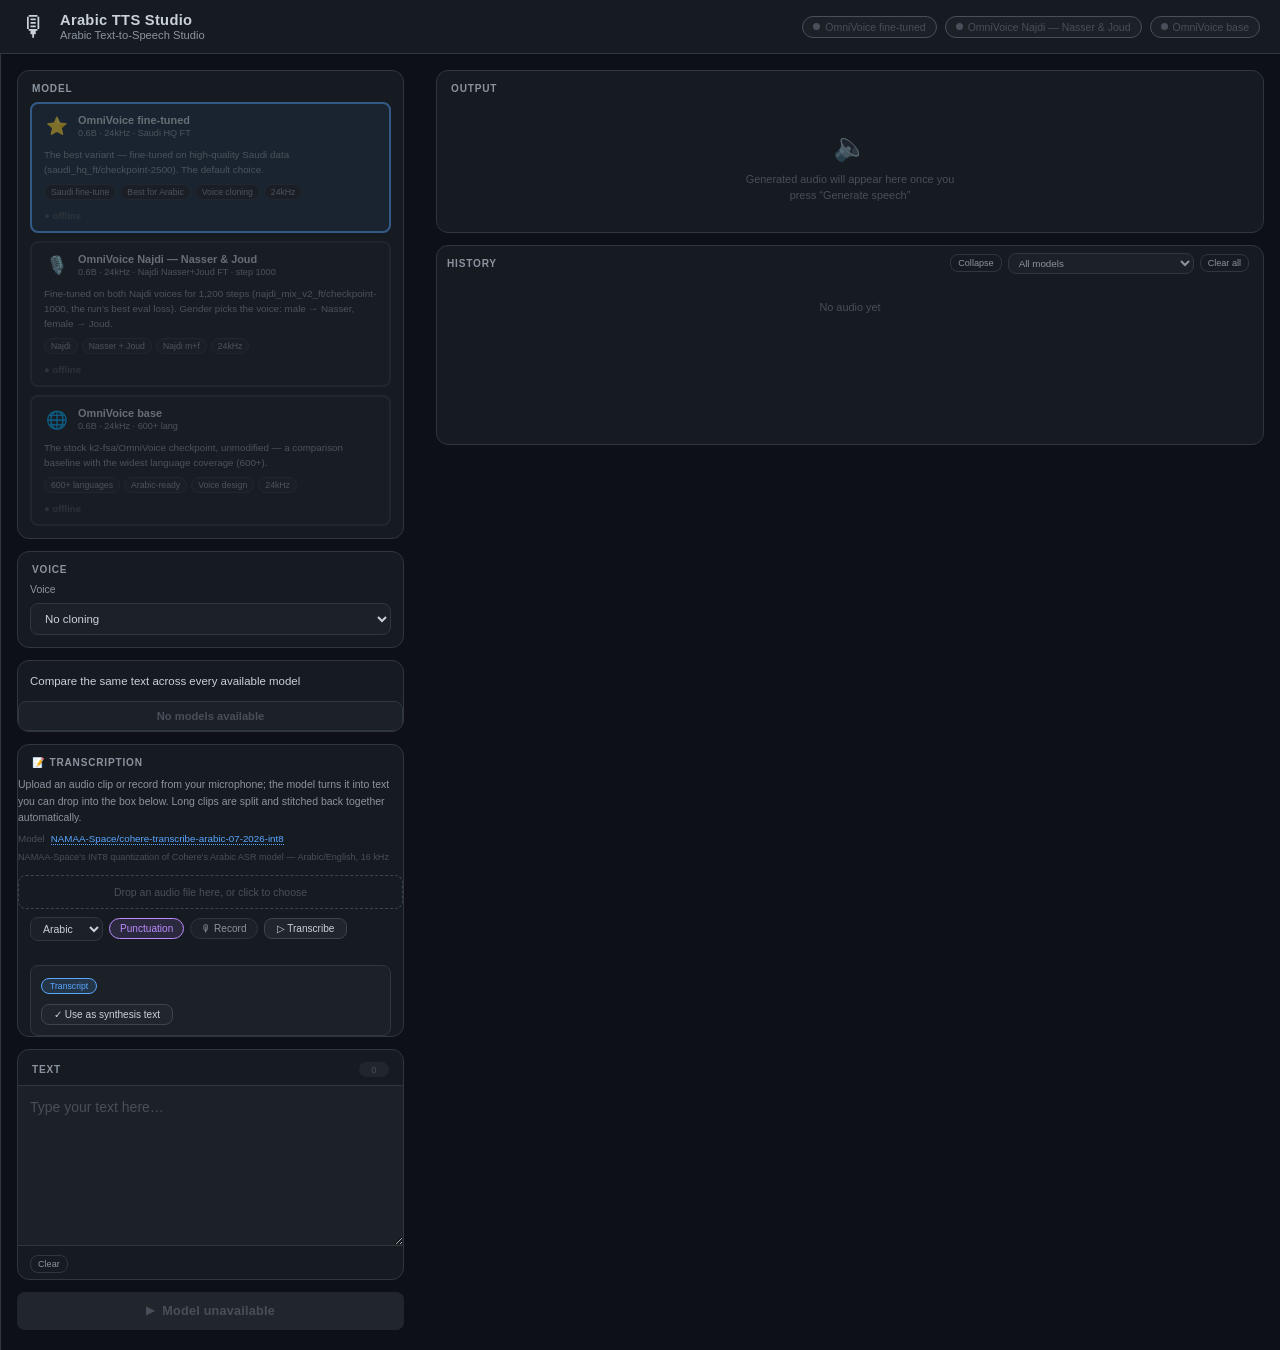
==== static/index.html @ e3f0b237 "Replace the Nasser-only model with the two-voice Najdi fine-tune najdi_mix_v2_ft trained the base mo" ====
<!DOCTYPE html>
<html lang="en" dir="ltr">
<head>
  <meta charset="UTF-8">
  <meta name="viewport" content="width=device-width, initial-scale=1.0">
  <title>Arabic TTS Studio</title>
  <link rel="stylesheet" href="style.css?v=19">
</head>
<body>

  <!-- ── Header ───────────────────────────────────────────── -->
  <header class="app-header">
    <div class="brand">
      <div class="brand-icon">🎙</div>
      <div class="brand-text">
        <span class="brand-en">Arabic TTS Studio</span>
        <span class="brand-ar" data-i18n="brand.title">Arabic Text-to-Speech Studio</span>
      </div>
    </div>
    <div class="status-row" id="status-row">
      <!-- status badges injected by JS -->
      <a class="api-link" href="logs.html" data-i18n="nav.logs">📊 Request log</a>
      <a class="api-link" href="api.html" data-i18n="nav.api">‹/› API reference</a>
    </div>
  </header>

  <!-- ── Main layout ──────────────────────────────────────── -->
  <main class="workspace">

    <!-- Left panel: controls ─────────────── -->
    <div class="left-panel">

      <!-- Model cards -->
      <section class="panel-section">
        <h3 class="section-label" data-i18n="section.model">Model</h3>
        <div class="model-cards" id="model-cards">
          <!-- Cards rendered by JS -->
        </div>
      </section>

      <!-- Simplified mode: advanced compose/prep/parameter/compare controls are intentionally hidden. -->

      <!-- Voice picker -->
      <section class="panel-section">
        <h3 class="section-label" data-i18n="section.voice">Voice</h3>
        <div class="voice-picker">
          <label class="param-label" for="voice-select" data-i18n="section.voice">Voice</label>
          <select class="param-select" id="voice-select"></select>
        </div>
      </section>

      <!-- Compare mode -->
      <section class="panel-section">
        <div class="compare-toggle">
          <span data-i18n="cmp.toggle">Compare the same text across every available model</span>
        </div>
        <div class="compare-checks hidden" id="compare-checks"></div>
        <button class="btn-compare" id="btn-compare" type="button" disabled>
          <span id="compare-label" data-i18n="cmp.run">Compare now</span>
        </button>
      </section>

      <!-- Transcription (ASR) — audio in, text out; fills the box below.
           Flat section, not an accordion: simplified mode no longer wires them up. -->
      <section class="panel-section">
        <h3 class="section-label" data-i18n="section.transcribe">📝 Transcription</h3>
        <p class="compose-desc" data-i18n="tr.desc">Upload an audio clip or record from your microphone; the model turns it into text you can drop into the box below. Long clips are split and stitched back together automatically.</p>
        <p class="model-credit">
          <span data-i18n="tr.modelLabel">Model</span>
          <a href="https://huggingface.co/NAMAA-Space/cohere-transcribe-arabic-07-2026-int8"
             target="_blank" rel="noopener noreferrer" dir="ltr"
             >NAMAA-Space/cohere-transcribe-arabic-07-2026-int8</a>
          <small data-i18n="tr.modelNote">NAMAA-Space's INT8 quantization of Cohere's Arabic ASR model — Arabic/English, 16 kHz</small>
        </p>
        <div class="file-zone" id="transcribe-zone">
          <span class="zone-label" data-i18n="tr.drop">Drop an audio file here, or click to choose</span>
          <input type="file" accept="audio/*">
        </div>
        <div class="prep-bar">
          <select class="param-select" id="transcribe-lang" data-i18n-title="tr.langTitle">
            <option value="ar" data-i18n="tr.langAr">Arabic</option>
            <option value="en" data-i18n="tr.langEn">English</option>
          </select>
          <button class="prep-toggle active" id="transcribe-punct" data-on="1"
            data-i18n-title="tr.punctTitle" data-i18n="tr.punct">Punctuation</button>
          <!-- Revealed by app.js only when the browser can actually record. -->
          <button class="prep-toggle" id="btn-record" hidden
            data-i18n-title="tr.recordTitle" data-i18n="tr.record">🎙 Record</button>
          <button class="btn-prep" id="btn-transcribe">
            <span id="transcribe-label" data-i18n="tr.run">▷ Transcribe</span>
          </button>
          <span class="compose-status" id="transcribe-status"></span>
        </div>

        <div class="prep-preview" id="transcribe-result" hidden>
          <div class="prep-diff-row">
            <span class="prep-diff-tag tag-norm" data-i18n="tr.resultTag">Transcript</span>
            <div class="prep-diff-text" id="transcribe-text" dir="auto"></div>
          </div>
          <div class="prep-preview-actions">
            <button class="btn-prep" id="btn-transcribe-use" data-i18n="tr.use">✓ Use as synthesis text</button>
          </div>
        </div>
      </section>

      <!-- Text input -->
      <section class="panel-section">
        <h3 class="section-label">
          <span data-i18n="section.text">Text</span>
          <span class="char-count" id="char-count">0</span>
        </h3>
        <textarea
          id="text-input"
          dir="auto"
          data-i18n-placeholder="text.placeholder"
          rows="6"
          spellcheck="false"
        ></textarea>
        <div class="input-footer simple-footer">
          <button class="btn-ghost btn-xs" id="btn-clear-text" data-i18n="text.clear">Clear</button>
        </div>
      </section>

      <!-- Synthesize button -->
      <div class="synth-wrap">
        <button class="btn-synth" id="btn-synth" disabled>
          <span class="synth-icon">▶</span>
          <span id="synth-label" data-i18n="synth.run">Generate speech</span>
        </button>
        <div class="synth-progress hidden" id="synth-progress">
          <div class="progress-track">
            <div class="progress-fill indeterminate" id="progress-fill"></div>
          </div>
          <span class="progress-hint" id="progress-hint" data-i18n="synth.running">Generating…</span>
        </div>
      </div>

    </div><!-- /left-panel -->

    <!-- Right panel: output + history ───── -->
    <div class="right-panel">

      <!-- Audio player -->
      <section class="panel-section player-card" id="player-card">
        <h3 class="section-label" data-i18n="section.output">Output</h3>

        <div class="player-empty" id="player-empty">
          <div class="empty-icon">🔈</div>
          <p data-i18n="player.empty">Generated audio will appear here once you press “Generate speech”</p>
        </div>

        <div class="player-content hidden" id="player-content">
          <div class="waveform-wrap">
            <canvas id="waveform" height="72"></canvas>
            <div class="waveform-progress" id="waveform-progress" style="width:0%"></div>
          </div>
          <div class="player-bar">
            <button class="btn-play" id="btn-play">▶</button>
            <span class="time-display">
              <span id="cur-time">0:00</span>
              <span class="time-sep">/</span>
              <span id="tot-time">0:00</span>
            </span>
            <span class="player-badges" id="player-badges"></span>
            <a class="btn-dl" id="btn-dl" download data-i18n="player.download">⬇ Download</a>
          </div>
          <div class="player-insights" id="player-insights"></div>
          <audio id="audio-el" preload="metadata"></audio>
        </div>
      </section>

      <!-- Comparisons library: live + old runs, each expandable inline (hidden until one exists) -->
      <section class="panel-section saved-compare-card" id="saved-compare-card" hidden>
        <div class="history-header">
          <h3 class="section-label" data-i18n="section.compare">Comparison</h3>
          <div class="history-controls">
            <button class="btn-ghost btn-xs" id="btn-toggle-compares" data-expand="1" data-i18n="cmp.expandAll">Expand all</button>
            <button class="btn-ghost btn-xs" id="btn-clear-compares" data-i18n="cmp.clearAll">Clear all</button>
          </div>
        </div>
        <div class="saved-compare-list" id="saved-compare-list">
          <!-- comparison cards (expandable) rendered by JS -->
        </div>
      </section>

      <!-- History -->
      <section class="panel-section history-card">
        <div class="history-header">
          <h3 class="section-label" data-i18n="section.history">History</h3>
          <div class="history-controls">
            <button class="btn-ghost btn-xs" id="btn-toggle-history" aria-expanded="true" aria-controls="history-list" data-i18n="hist.collapse">Collapse</button>
            <select class="filter-select" id="history-filter">
              <option value="all" data-i18n="hist.all">All models</option>
              <option value="omnivoice_ft" data-i18n="model.ft.name">OmniVoice fine-tuned</option>
              <option value="omnivoice_najdi" data-i18n="model.najdi.name">OmniVoice Najdi &mdash; Nasser &amp; Joud</option>
              <option value="omnivoice_base" data-i18n="model.base.name">OmniVoice base</option>
            </select>
            <button class="btn-ghost btn-xs" id="btn-clear-history" data-i18n="hist.clear">Clear all</button>
          </div>
        </div>
        <div class="history-list" id="history-list">
          <div class="history-empty" id="history-empty">
            <p data-i18n="hist.empty">No audio yet</p>
          </div>
        </div>
      </section>

    </div><!-- /right-panel -->

  </main>

  <!-- Toast notification -->
  <div class="toast hidden" id="toast"></div>

  <script src="i18n.js?v=3"></script>
  <script src="recorder.js?v=2"></script>
  <script src="app.js?v=31"></script>
</body>
</html>
---- static/style.css ----
/* ── Variables ────────────────────────────────────────────── */
:root {
  --bg:          #0d1117;
  --bg2:         #161b22;
  --bg3:         #1c2128;
  --bg4:         #21262d;
  --border:      #30363d;
  --border2:     #3d444d;
  --txt:         #c9d1d9;
  --txt2:        #8b949e;
  --txt3:        #484f58;

  --fish:        #f0883e;
  --fish-dim:    rgba(240,136,62,.15);
  --omni:        #58a6ff;
  --omni-dim:    rgba(88,166,255,.15);
  --vox:         #3fb950;
  --vox-dim:     rgba(63,185,80,.15);
  --najdi:      #bc8cff;
  --najdi-dim:  rgba(188,140,255,.15);

  --green:       #3fb950;
  --red:         #f85149;
  --yellow:      #e3b341;
  --purple:      #bc8cff;

  --radius:      8px;
  --radius-lg:   12px;
  --transition:  .18s ease;
}

/* ── Reset ────────────────────────────────────────────────── */
*, *::before, *::after { box-sizing: border-box; margin: 0; padding: 0; }
html { font-size: 14px; scroll-behavior: smooth; }
body {
  background: var(--bg);
  color: var(--txt);
  font-family: 'Segoe UI', 'Tahoma', 'Arial', sans-serif;
  min-height: 100vh;
  display: flex;
  flex-direction: column;
}
a { color: inherit; text-decoration: none; }
button { cursor: pointer; font: inherit; border: none; background: none; }
input, select, textarea { font: inherit; color: inherit; background: none; border: none; }
textarea { resize: vertical; }

/* ── Header ───────────────────────────────────────────────── */
.app-header {
  display: flex;
  align-items: center;
  justify-content: space-between;
  padding: 12px 20px;
  background: var(--bg2);
  border-bottom: 1px solid var(--border);
  position: sticky;          /* stays visible while the page scrolls */
  top: 0;
  flex-shrink: 0;
  z-index: 100;
  gap: 16px;
}
.brand { display: flex; align-items: center; gap: 12px; }
.brand-icon { font-size: 28px; line-height: 1; }
.brand-text { display: flex; flex-direction: column; gap: 1px; }
.brand-en { font-size: 1.05rem; font-weight: 600; color: var(--txt); letter-spacing: .02em; }
.brand-ar { font-size: .8rem; color: var(--txt2); }

.status-row {
  display: flex;
  align-items: center;
  gap: 8px;
  flex-wrap: wrap;
  justify-content: flex-end;
}
.status-badge {
  display: flex;
  align-items: center;
  gap: 5px;
  padding: 4px 10px;
  border-radius: 20px;
  font-size: .75rem;
  font-weight: 500;
  border: 1px solid var(--border);
  background: var(--bg3);
  transition: var(--transition);
  white-space: nowrap;
}
.status-badge.online  { border-color: var(--green); color: var(--green); background: rgba(63,185,80,.08); }
.status-badge.offline { border-color: var(--txt3);  color: var(--txt3); }
.status-badge.loading { border-color: var(--yellow); color: var(--yellow); background: rgba(227,179,65,.08); }
.status-dot {
  width: 7px; height: 7px;
  border-radius: 50%;
  background: currentColor;
}
.status-badge.online  .status-dot { box-shadow: 0 0 5px currentColor; animation: pulse 2s infinite; }
.status-badge.loading .status-dot { animation: blink .8s infinite; }

@keyframes pulse {
  0%,100% { opacity: 1; }
  50%      { opacity: .4; }
}
@keyframes blink {
  0%,100% { opacity: 1; }
  50%      { opacity: .2; }
}

/* ── Workspace ────────────────────────────────────────────── */
.workspace {
  flex: 1;
  display: grid;
  grid-template-columns: 420px 1fr;
  align-items: start;        /* each column sizes to its own content; page scrolls */
  gap: 0;
}
.left-panel {
  border-left: 1px solid var(--border);
  padding: 16px;
  display: flex;
  flex-direction: column;
  gap: 12px;
}
.right-panel {
  padding: 16px;
  display: flex;
  flex-direction: column;
  gap: 12px;
}

/* ── Panel sections ───────────────────────────────────────── */
.panel-section {
  background: var(--bg2);
  border: 1px solid var(--border);
  border-radius: var(--radius-lg);
  overflow: hidden;
}
.section-label {
  font-size: .72rem;
  font-weight: 600;
  text-transform: uppercase;
  letter-spacing: .08em;
  color: var(--txt2);
  padding: 12px 14px 8px;
  display: flex;
  align-items: center;
  justify-content: space-between;
  gap: 8px;
}
.char-count {
  font-size: .68rem;
  padding: 2px 7px;
  border-radius: 10px;
  background: var(--bg4);
  color: var(--txt3);
  font-weight: 400;
  letter-spacing: 0;
  text-transform: none;
  min-width: 30px;
  text-align: center;
  transition: var(--transition);
}
.char-count.warn { color: var(--yellow); }

/* ── Model cards ──────────────────────────────────────────── */
.model-cards {
  display: grid;
  grid-template-columns: 1fr;
  gap: 8px;
  padding: 0 12px 12px;
}
.model-card {
  padding: 10px 12px;
  border-radius: var(--radius);
  border: 2px solid var(--border);
  background: var(--bg3);
  cursor: pointer;
  transition: var(--transition);
  text-align: start;
  user-select: none;
}
.model-card:hover { border-color: var(--border2); background: var(--bg4); }
.model-card.active.fish     { border-color: var(--fish);  background: var(--fish-dim); }
.model-card.active.omnivoice{ border-color: var(--omni);  background: var(--omni-dim); }
.model-card.active.voxcpm2  { border-color: var(--vox);   background: var(--vox-dim);  }
.model-card.active.omnivoice_ft  { border-color: var(--omni); background: var(--omni-dim); }
.model-card.active.omnivoice_base{ border-color: var(--vox);  background: var(--vox-dim);  }
.model-card.active.omnivoice_najdi{ border-color: var(--najdi); background: var(--najdi-dim); }
.model-card.offline { opacity: .45; }

.mc-header { display: flex; align-items: center; gap: 8px; }
.mc-icon    { font-size: 1.25rem; line-height: 1.2; width: 26px; text-align: center; flex-shrink: 0; }
.mc-main    { min-width: 0; flex: 1; }
.mc-name    { font-size: .78rem; font-weight: 700; direction: ltr; text-align: left; }
.mc-specs   { font-size: .65rem; color: var(--txt2); margin-top: 1px; line-height: 1.4; direction: ltr; text-align: left; }
.mc-role    { font-size: .7rem; color: var(--txt2); margin-top: 7px; line-height: 1.55; }
.mc-traits  { display: flex; gap: 4px; flex-wrap: wrap; margin-top: 7px; }
.mc-traits span {
  padding: 2px 6px;
  border-radius: 999px;
  background: var(--bg4);
  color: var(--txt2);
  border: 1px solid var(--border);
  font-size: .62rem;
  white-space: nowrap;
}
.mc-status  { display: block; margin-top: 3px; font-size: .68rem; font-weight: 600; }
.mc-status.online  { color: var(--green); }
.mc-status.offline { color: var(--txt3); }
.mc-status.loading { color: var(--yellow); }

.mc-footer { display: flex; align-items: center; justify-content: space-between; gap: 8px; margin-top: 7px; }
.mc-load-btn {
  font-size: .62rem; font-weight: 700; padding: 3px 10px; border-radius: 999px;
  border: 1px solid var(--border2); background: var(--bg4); color: var(--txt);
  cursor: pointer; transition: var(--transition); white-space: nowrap; flex-shrink: 0;
}
.mc-load-btn:hover:not(:disabled) { background: var(--bg3); border-color: var(--txt2); }
.model-card.omnivoice .mc-load-btn:hover:not(:disabled) { border-color: var(--omni); color: var(--omni); }
.model-card.voxcpm2  .mc-load-btn:hover:not(:disabled) { border-color: var(--vox);  color: var(--vox);  }
.model-card.omnivoice_ft   .mc-load-btn:hover:not(:disabled) { border-color: var(--omni); color: var(--omni); }
.model-card.omnivoice_base .mc-load-btn:hover:not(:disabled) { border-color: var(--vox);  color: var(--vox);  }
.model-card.omnivoice_najdi .mc-load-btn:hover:not(:disabled) { border-color: var(--najdi); color: var(--najdi); }
.mc-load-btn:disabled { opacity: .65; cursor: default; animation: blink .8s infinite; }

/* ── Simple voice picker ───────────────────────────────────── */
.voice-picker {
  display: grid;
  gap: 8px;
  padding: 0 12px 12px;
}
.voice-picker .param-label {
  text-align: start;
}
.voice-picker .param-select {
  width: 100%;
  padding: 8px 10px;
  font-size: .82rem;
}
.simple-footer {
  justify-content: flex-start;
}

.compare-toggle {
  display: flex;
  align-items: center;
  gap: 8px;
  padding: 12px;
  color: var(--txt);
  font-size: .82rem;
  cursor: pointer;
  user-select: none;
}
.compare-toggle input {
  width: 16px;
  height: 16px;
  accent-color: var(--omni);
  cursor: pointer;
}
.compare-toggle span {
  line-height: 1.4;
}

/* ── Emotion tag strip ────────────────────────────────────── */
.tag-strip {
  display: flex;
  gap: 6px;
  flex-wrap: wrap;
  padding: 0 12px 8px;
  min-height: 0;
}
.tag-chip {
  padding: 3px 8px;
  border-radius: 12px;
  border: 1px solid var(--border);
  background: var(--bg3);
  font-size: .7rem;
  color: var(--txt2);
  cursor: pointer;
  transition: var(--transition);
  font-family: 'Courier New', monospace;
}
.tag-chip:hover { border-color: var(--border2); color: var(--txt); background: var(--bg4); }
.tag-strip.empty { display: none; }

/* ── Textarea ─────────────────────────────────────────────── */
#text-input {
  width: 100%;
  padding: 10px 12px;
  background: var(--bg3);
  border-top: 1px solid var(--border);
  border-bottom: 1px solid var(--border);
  color: var(--txt);
  font-size: 1rem;
  line-height: 1.65;
  min-height: 110px;
  outline: none;
  transition: background var(--transition);
}
#text-input:focus { background: var(--bg4); }
#text-input::placeholder { color: var(--txt3); }
.input-footer {
  display: flex;
  align-items: center;
  gap: 6px;
  padding: 6px 12px;
  flex-wrap: wrap;
}

/* ── Text-Prep agent bar (normalize / tashkeel) ─────────────── */
.prep-bar {
  display: flex;
  align-items: center;
  gap: 6px;
  padding: 8px 12px 0;
  flex-wrap: wrap;
}
.prep-toggle {
  padding: 4px 10px;
  border-radius: 14px;
  border: 1px solid var(--border);
  background: var(--bg3);
  color: var(--txt2);
  font-size: .72rem;
  font-family: inherit;
  cursor: pointer;
  transition: var(--transition);
}
.prep-toggle:hover { border-color: var(--border2); color: var(--txt); }
.prep-toggle.active {
  border-color: var(--purple);
  color: var(--purple);
  background: rgba(188,140,255,.12);
}
/* Recording overrides .active's purple — red reads as "live", and the pulse makes an
   in-progress recording obvious even when the timer is out of the user's focus. */
.prep-toggle.recording {
  border-color: var(--red);
  color: var(--red);
  background: rgba(248,81,73,.12);
  animation: mic-pulse 1.4s ease-in-out infinite;
}
@keyframes mic-pulse { 50% { opacity: .55; } }
@media (prefers-reduced-motion: reduce) {
  .prep-toggle.recording { animation: none; }
}

/* Interface-language switch. Sits with the header controls; the glyph is the language it
   switches *to*, so it reads as an action rather than a status. */
.lang-toggle {
  min-width: 34px;
  padding: 4px 10px;
  font: inherit; font-size: .72rem; font-weight: 700;
  color: var(--txt2); background: var(--bg3);
  border: 1px solid var(--border); border-radius: 14px;
  cursor: pointer; transition: var(--transition);
}
.lang-toggle:hover { color: var(--txt); border-color: var(--border2); }

/* Which checkpoint is answering, linked to its model card. */
.model-credit {
  display: flex; align-items: baseline; gap: 6px; flex-wrap: wrap;
  margin: 0 0 10px; font-size: .7rem; color: var(--txt3);
}
.model-credit a {
  color: var(--omni); text-decoration: none;
  word-break: break-all; border-bottom: 1px dotted currentColor;
}
.model-credit a:hover { color: var(--txt); }
.model-credit small { font-size: .65rem; color: var(--txt3); line-height: 1.5; }

.btn-prep {
  padding: 4px 12px;
  border-radius: var(--radius);
  border: 1px solid var(--border2);
  background: var(--bg4);
  color: var(--txt);
  font-size: .72rem;
  font-family: inherit;
  cursor: pointer;
  transition: var(--transition);
}
.btn-prep:hover:not(:disabled) { border-color: var(--purple); color: var(--purple); }
.btn-prep:disabled { color: var(--txt2); cursor: progress; opacity: .8; }
.prep-bar .compose-status { margin-top: 0; flex: 1 1 100%; }

/* ── Before/after preview ────────────────────────────────────── */
.prep-preview {
  margin: 8px 12px 0;
  padding: 10px;
  border: 1px solid var(--border);
  border-radius: var(--radius);
  background: var(--bg3);
  display: flex;
  flex-direction: column;
  gap: 8px;
}
.prep-diff-row { display: flex; gap: 8px; align-items: flex-start; }
.prep-diff-tag {
  flex: 0 0 auto;
  padding: 2px 8px;
  border-radius: 10px;
  font-size: .62rem;
  border: 1px solid var(--border2);
  background: var(--bg4);
  color: var(--txt2);
  white-space: nowrap;
  margin-top: 2px;
}
.prep-diff-tag.tag-norm { border-color: var(--omni); color: var(--omni); background: var(--omni-dim); }
.prep-diff-tag.tag-tash { border-color: var(--purple); color: var(--purple); background: rgba(188,140,255,.12); }
.prep-diff-text {
  flex: 1 1 auto;
  font-size: .82rem;
  line-height: 1.9;
  color: var(--txt);
  white-space: pre-wrap;
  word-break: break-word;
}
#prep-text-original { color: var(--txt2); }
.prep-preview-actions { display: flex; gap: 6px; align-items: center; padding-top: 2px; }
.hint-text { font-size: .65rem; color: var(--txt3); white-space: nowrap; }
.sample-chips { display: flex; gap: 4px; flex-wrap: wrap; }
.sample-chip {
  padding: 2px 7px;
  border-radius: 10px;
  border: 1px solid var(--border);
  background: var(--bg3);
  font-size: .65rem;
  color: var(--txt2);
  cursor: pointer;
  unicode-bidi: plaintext;
  transition: var(--transition);
  max-width: 140px;
  overflow: hidden;
  text-overflow: ellipsis;
  white-space: nowrap;
}
.sample-chip:hover { border-color: var(--omni); color: var(--omni); }

/* ── Accordion ────────────────────────────────────────────── */
.acc-header {
  width: 100%;
  display: flex;
  align-items: center;
  justify-content: space-between;
  padding: 10px 14px;
  color: var(--txt2);
  font-size: .8rem;
  font-weight: 500;
  transition: var(--transition);
}
.acc-header:hover { background: var(--bg3); color: var(--txt); }
.acc-arrow {
  transition: transform var(--transition);
  font-size: .75rem;
  color: var(--txt3);
}
.accordion.open .acc-arrow { transform: rotate(90deg); }
.acc-body {
  padding: 4px 14px 12px;
  border-top: 1px solid var(--border);
  display: flex;
  flex-direction: column;
  gap: 10px;
}
.acc-body.collapsed { display: none; }

/* ── Model insights ─────────────────────────────────────────── */
.model-insights {
  padding: 10px;
  border-radius: var(--radius);
  background: var(--bg3);
  border: 1px solid var(--border);
}
.model-insights.fish { border-color: rgba(240,136,62,.35); }
.model-insights.omnivoice { border-color: rgba(88,166,255,.35); }
.model-insights.voxcpm2 { border-color: rgba(63,185,80,.35); }
.model-insights.omnivoice_ft   { border-color: rgba(88,166,255,.35); }
.model-insights.omnivoice_base { border-color: rgba(63,185,80,.35); }
.model-insights.omnivoice_najdi { border-color: rgba(188,140,255,.35); }
.insight-head {
  display: flex;
  align-items: flex-start;
  gap: 8px;
}
.insight-icon { line-height: 1; padding-top: 2px; }
.insight-head strong { display: block; font-size: .82rem; color: var(--txt); direction: ltr; text-align: left; }
.insight-head p { margin-top: 2px; font-size: .72rem; line-height: 1.55; color: var(--txt2); }
.insight-grid {
  display: grid;
  gap: 6px;
  margin-top: 10px;
}
.insight-item {
  display: grid;
  grid-template-columns: 90px 1fr;
  gap: 8px;
  align-items: start;
  font-size: .7rem;
  line-height: 1.45;
}
.insight-item span { color: var(--txt3); }
.insight-item strong { color: var(--txt2); font-weight: 500; }
.insight-note {
  margin-top: 9px;
  padding-top: 8px;
  border-top: 1px solid var(--border);
  font-size: .7rem;
  color: var(--txt2);
  line-height: 1.5;
}
.param-empty {
  font-size: .75rem;
  color: var(--txt3);
}

/* ── Parameter rows ───────────────────────────────────────── */
.param-row {
  display: grid;
  grid-template-columns: 1fr auto;
  align-items: center;
  gap: 8px;
}
.param-label {
  font-size: .75rem;
  color: var(--txt2);
  direction: ltr;
  text-align: left;
}
.param-value {
  font-size: .72rem;
  color: var(--txt);
  font-variant-numeric: tabular-nums;
  min-width: 36px;
  text-align: right;
  direction: ltr;
}
.param-range {
  grid-column: 1 / -1;
  -webkit-appearance: none;
  appearance: none;
  width: 100%;
  height: 4px;
  border-radius: 2px;
  background: var(--bg4);
  outline: none;
  cursor: pointer;
}
.param-range::-webkit-slider-thumb {
  -webkit-appearance: none;
  width: 14px; height: 14px;
  border-radius: 50%;
  background: var(--omni);
  cursor: pointer;
  transition: var(--transition);
  box-shadow: 0 0 0 2px var(--bg);
}
.param-range::-webkit-slider-thumb:hover { transform: scale(1.2); }
.param-range.fish-range::-webkit-slider-thumb { background: var(--fish); }
.param-range.vox-range::-webkit-slider-thumb,
.param-range.voxcpm2-range::-webkit-slider-thumb { background: var(--vox); }

.param-hint {
  grid-column: 1 / -1;
  font-size: .68rem;
  color: var(--txt3);
  line-height: 1.45;
  text-align: start;
}

.param-select {
  padding: 4px 8px;
  background: var(--bg3);
  border: 1px solid var(--border);
  border-radius: var(--radius);
  color: var(--txt);
  font-size: .75rem;
  cursor: pointer;
  direction: ltr;
}
.param-text {
  width: 100%;
  padding: 6px 8px;
  background: var(--bg3);
  border: 1px solid var(--border);
  border-radius: var(--radius);
  color: var(--txt);
  font-size: .8rem;
  outline: none;
  transition: var(--transition);
  direction: ltr;
}
.param-text:focus { border-color: var(--omni); }
.param-text::placeholder { color: var(--txt3); }

/* ── Voice cloning section ────────────────────────────────── */
.clone-row { display: flex; flex-direction: column; gap: 6px; }
.clone-row-label {
  font-size: .7rem;
  color: var(--txt2);
}
.file-zone {
  border: 1.5px dashed var(--border2);
  border-radius: var(--radius);
  padding: 10px;
  text-align: center;
  cursor: pointer;
  color: var(--txt3);
  font-size: .75rem;
  transition: var(--transition);
  position: relative;
  direction: ltr;
}
.file-zone:hover { border-color: var(--omni); color: var(--omni); }
.file-zone.has-file { border-color: var(--green); color: var(--green); }
.file-zone input[type="file"] {
  position: absolute; inset: 0;
  opacity: 0; cursor: pointer;
  width: 100%; height: 100%;
}

/* ── Compare section ─────────────────────────────────────── */
.compare-desc { font-size: .75rem; color: var(--txt2); line-height: 1.5; margin-bottom: 8px; }
.compare-checks { display: grid; gap: 6px; margin-bottom: 10px; }
.compare-check {
  display: grid;
  grid-template-columns: auto 1fr;
  align-items: start;
  gap: 2px 7px;
  font-size: .78rem;
  color: var(--txt2);
  cursor: pointer;
  user-select: none;
  padding: 6px 8px;
  border: 1px solid var(--border);
  border-radius: var(--radius);
  background: var(--bg3);
}
.compare-check input[type="checkbox"] { accent-color: var(--omni); cursor: pointer; }
.compare-name { color: var(--txt); font-weight: 600; }
.compare-check small {
  grid-column: 2;
  font-size: .66rem;
  line-height: 1.4;
  color: var(--txt3);
}

/* ── Synthesize button ────────────────────────────────────── */
.synth-wrap {
  display: flex;
  flex-direction: column;
  gap: 8px;
  padding-bottom: 4px;
}
.btn-synth {
  width: 100%;
  padding: 12px;
  border-radius: var(--radius);
  background: var(--omni);
  color: #0d1117;
  font-size: .9rem;
  font-weight: 700;
  display: flex;
  align-items: center;
  justify-content: center;
  gap: 8px;
  transition: var(--transition);
  letter-spacing: .02em;
}
.btn-synth:hover:not(:disabled) { filter: brightness(1.12); transform: translateY(-1px); }
.btn-synth:active:not(:disabled) { transform: translateY(0); }
.btn-synth:disabled { background: var(--bg4); color: var(--txt3); cursor: not-allowed; transform: none; }
.btn-synth.fish     { background: var(--fish); }
.btn-synth.omnivoice{ background: var(--omni); }
.btn-synth.voxcpm2  { background: var(--vox);  }
.btn-synth.omnivoice_ft  { background: var(--omni); }
.btn-synth.omnivoice_base{ background: var(--vox);  }
.btn-synth.omnivoice_najdi{ background: var(--najdi); }

.synth-icon { font-size: .8rem; }
.synth-progress { display: flex; flex-direction: column; gap: 6px; }
.progress-track {
  height: 3px;
  border-radius: 2px;
  background: var(--bg4);
  overflow: hidden;
}
.progress-fill {
  height: 100%;
  border-radius: 2px;
  background: var(--omni);
  width: 0;
  transition: width .3s ease;
}
.progress-fill.indeterminate {
  width: 40%;
  animation: progress-slide 1.2s ease-in-out infinite;
}
@keyframes progress-slide {
  0%   { margin-left: -40%; }
  100% { margin-left: 100%; }
}
.progress-hint { font-size: .7rem; color: var(--txt2); text-align: center; }

.btn-compare {
  width: 100%;
  padding: 8px;
  border-radius: var(--radius);
  background: var(--bg4);
  color: var(--txt);
  font-size: .8rem;
  font-weight: 600;
  border: 1px solid var(--border2);
  transition: var(--transition);
}
.btn-compare:hover { border-color: var(--omni); color: var(--omni); background: var(--omni-dim); }
.btn-compare:disabled { color: var(--txt3); border-color: var(--border); background: var(--bg3); cursor: not-allowed; }

/* ── Auto-compose agent ─────────────────────────────────────── */
.compose-desc { font-size: .75rem; color: var(--txt2); line-height: 1.55; margin-bottom: 8px; }
.compose-grid { display: grid; grid-template-columns: 1fr 1fr; gap: 8px; }
.compose-row { display: flex; align-items: center; gap: 8px; }
.compose-row .param-label { white-space: nowrap; }
.compose-row .param-select { flex: 1; min-width: 0; }
.btn-compose-agent {
  width: 100%;
  margin-top: 8px;
  padding: 9px;
  border-radius: var(--radius);
  background: linear-gradient(135deg, var(--omni-dim), var(--vox-dim));
  color: var(--txt);
  font-size: .82rem;
  font-weight: 700;
  border: 1px solid var(--border2);
  transition: var(--transition);
}
.btn-compose-agent:hover:not(:disabled) { border-color: var(--omni); color: var(--omni); }
.btn-compose-agent:disabled { color: var(--txt2); cursor: progress; opacity: .8; }
.compose-status { margin-top: 6px; font-size: .72rem; color: var(--txt2); line-height: 1.5; min-height: 1em; }
.compose-status.success { color: var(--vox); }
.compose-status.error { color: #f85149; }

/* ── Audio player card ────────────────────────────────────── */
.player-card { min-height: 140px; }
.player-empty {
  display: flex;
  flex-direction: column;
  align-items: center;
  justify-content: center;
  gap: 8px;
  padding: 28px 16px;
  color: var(--txt3);
  text-align: center;
}
.empty-icon { font-size: 2rem; opacity: .4; }
.player-empty p { font-size: .78rem; line-height: 1.5; max-width: 220px; }

.player-content { padding: 10px 12px 12px; }

.waveform-wrap {
  position: relative;
  cursor: pointer;
  border-radius: var(--radius);
  overflow: hidden;
  background: var(--bg3);
  margin-bottom: 8px;
}
#waveform { display: block; width: 100%; height: 72px; }
.waveform-progress {
  position: absolute;
  top: 0; bottom: 0; left: 0;
  background: rgba(88,166,255,.12);
  pointer-events: none;
  transition: width .1s linear;
}

.player-bar {
  display: flex;
  align-items: center;
  gap: 8px;
  direction: ltr;
}
.btn-play {
  width: 32px; height: 32px;
  border-radius: 50%;
  background: var(--omni);
  color: #fff;
  font-size: .75rem;
  display: flex; align-items: center; justify-content: center;
  flex-shrink: 0;
  transition: var(--transition);
}
.btn-play.fish { background: var(--fish); }
.btn-play.vox  { background: var(--vox); }
.btn-play.voxcpm2        { background: var(--vox); }
.btn-play.omnivoice_base { background: var(--vox); }
.btn-play.omnivoice_najdi { background: var(--najdi); }
.btn-play:hover { filter: brightness(1.15); transform: scale(1.05); }

.time-display { font-size: .75rem; color: var(--txt2); font-variant-numeric: tabular-nums; white-space: nowrap; }
.time-sep { margin: 0 2px; color: var(--txt3); }
.player-badges { flex: 1; display: flex; gap: 5px; flex-wrap: wrap; justify-content: center; }
.model-badge {
  padding: 2px 7px;
  border-radius: 10px;
  font-size: .65rem;
  font-weight: 600;
  text-transform: uppercase;
  letter-spacing: .05em;
}
.model-badge.fish     { background: var(--fish-dim);  color: var(--fish); }
.model-badge.omnivoice{ background: var(--omni-dim);  color: var(--omni); }
.model-badge.voxcpm2  { background: var(--vox-dim);   color: var(--vox);  }
.model-badge.omnivoice_ft  { background: var(--omni-dim); color: var(--omni); }
.model-badge.omnivoice_base{ background: var(--vox-dim);  color: var(--vox);  }
.model-badge.omnivoice_najdi{ background: var(--najdi-dim); color: var(--najdi); }
.rtf-badge {
  padding: 2px 7px;
  border-radius: 10px;
  font-size: .65rem;
  font-weight: 500;
  background: var(--bg4);
  color: var(--txt2);
  font-variant-numeric: tabular-nums;
  letter-spacing: 0;
}
.rtf-fast { color: var(--green); background: rgba(63,185,80,.1); }
.rtf-ok { color: var(--omni); background: rgba(88,166,255,.1); }
.rtf-slow { color: var(--yellow); background: rgba(227,179,65,.1); }
.rtf-very-slow { color: var(--red); background: rgba(248,81,73,.1); }

.player-insights {
  margin-top: 10px;
  display: flex;
  flex-direction: column;
  gap: 8px;
}
.player-model-note {
  font-size: .72rem;
  color: var(--txt2);
  line-height: 1.5;
}
.metric-grid {
  display: grid;
  grid-template-columns: repeat(4, minmax(0, 1fr));
  gap: 6px;
}
.metric-cell {
  min-width: 0;
  padding: 7px 8px;
  border-radius: var(--radius);
  border: 1px solid var(--border);
  background: var(--bg3);
}
.metric-label {
  display: block;
  font-size: .62rem;
  color: var(--txt3);
  margin-bottom: 3px;
}
.metric-value {
  display: block;
  font-size: .82rem;
  color: var(--txt);
  direction: ltr;
  text-align: right;
  font-variant-numeric: tabular-nums;
}
.metric-cell small {
  display: block;
  margin-top: 2px;
  font-size: .58rem;
  color: var(--txt3);
  line-height: 1.3;
}
.option-chips {
  display: flex;
  flex-wrap: wrap;
  gap: 5px;
}
.option-chip {
  display: inline-flex;
  align-items: center;
  gap: 5px;
  max-width: 100%;
  padding: 3px 7px;
  border-radius: 999px;
  background: var(--bg4);
  border: 1px solid var(--border);
  color: var(--txt2);
  font-size: .65rem;
  direction: ltr;
}
.option-chip b {
  color: var(--txt3);
  font-weight: 600;
  white-space: nowrap;
}
.option-chip span {
  overflow: hidden;
  text-overflow: ellipsis;
  white-space: nowrap;
}

.btn-dl {
  padding: 4px 10px;
  border-radius: var(--radius);
  background: var(--bg4);
  border: 1px solid var(--border);
  font-size: .7rem;
  color: var(--txt2);
  white-space: nowrap;
  transition: var(--transition);
  flex-shrink: 0;
}
.btn-dl:hover { border-color: var(--green); color: var(--green); }

/* ── Compare results ──────────────────────────────────────── */
.compare-grid {
  display: grid;
  /* Wrap to as many equal columns as fit; never crush below a readable width */
  grid-template-columns: repeat(auto-fit, minmax(260px, 1fr));
  gap: 10px;
  padding: 8px 12px 12px;
}
.mini-player {
  min-width: 0;                /* allow children to shrink so audio/metrics don't overflow */
  background: var(--bg3);
  border: 1px solid var(--border);
  border-radius: var(--radius);
  padding: 8px;
  display: flex;
  flex-direction: column;
  gap: 6px;
}
.mini-player > * { min-width: 0; }
.mini-player-title {
  font-size: .75rem;
  font-weight: 600;
  text-align: start;
  padding-bottom: 4px;
  border-bottom: 1px solid var(--border);
  display: flex;
  flex-direction: column;
  gap: 3px;
}
.mini-player-title small {
  color: var(--txt3);
  font-size: .62rem;
  font-weight: 400;
  line-height: 1.35;
}
.mini-player.fish     .mini-player-title { color: var(--fish); }
.mini-player.omnivoice .mini-player-title { color: var(--omni); }
.mini-player.voxcpm2  .mini-player-title { color: var(--vox); }
.mini-player.omnivoice_ft   .mini-player-title { color: var(--omni); }
.mini-player.omnivoice_base .mini-player-title { color: var(--vox); }
.mini-player.omnivoice_najdi .mini-player-title { color: var(--najdi); }
.mini-player audio { width: 100%; min-width: 0; height: 32px; accent-color: var(--omni); }
.mini-player .metric-grid { grid-template-columns: repeat(2, minmax(0, 1fr)); }
/* Keep the option chips uniform across models so cards line up */
.mini-player .option-chips { margin-top: auto; }
.mini-player .option-chip { font-size: .6rem; }
.mini-player-meta { font-size: .65rem; color: var(--txt3); text-align: start; line-height: 1.45; }
.mini-player-meta.error { color: var(--red); }
.mini-spinner { font-size: .75rem; color: var(--txt3); text-align: center; padding: 10px 0; animation: blink .8s infinite; }
.mini-retry {
  align-self: flex-start;
  margin-top: 4px;
  padding: 5px 10px;
  border-radius: 6px;
  background: var(--bg4);
  color: var(--txt2);
  font-size: .72rem;
  font-weight: 600;
  border: 1px solid var(--border2);
  transition: var(--transition);
}
.mini-retry:hover { color: var(--omni); border-color: var(--omni); }

.compare-summary {
  grid-column: 1 / -1;
  padding: 10px;
  border-radius: var(--radius);
  border: 1px solid var(--border2);
  background: var(--bg3);
}
.summary-title {
  font-size: .78rem;
  font-weight: 700;
  color: var(--txt);
  margin-bottom: 8px;
}
.summary-grid {
  display: grid;
  grid-template-columns: repeat(4, minmax(0, 1fr));
  gap: 8px;
}
.summary-item {
  min-width: 0;
  padding: 7px 8px;
  border-radius: var(--radius);
  background: var(--bg4);
  border: 1px solid var(--border);
}
.summary-item span,
.summary-item small {
  display: block;
  font-size: .62rem;
  color: var(--txt3);
}
.summary-item strong {
  display: block;
  margin: 2px 0;
  color: var(--txt);
  font-size: .78rem;
  overflow: hidden;
  text-overflow: ellipsis;
  white-space: nowrap;
}

/* ── History ──────────────────────────────────────────────── */
.history-card { flex: 1; min-height: 200px; }
.history-card.history-collapsed {
  flex: 0 0 auto;
  min-height: 0;
}
.history-header {
  display: flex;
  align-items: center;
  justify-content: space-between;
  padding: 6px 14px 6px 10px;
}
.history-header .section-label { padding: 6px 0; }
.history-controls { display: flex; align-items: center; gap: 6px; }
.filter-select {
  padding: 3px 6px;
  background: var(--bg3);
  border: 1px solid var(--border);
  border-radius: var(--radius);
  font-size: .7rem;
  color: var(--txt2);
  cursor: pointer;
}
.history-list {
  padding: 0 8px 8px;
  display: flex;
  flex-direction: column;
  gap: 4px;
  max-height: min(42vh, 520px);
  overflow-y: auto;
}
.history-card.history-collapsed .history-list { display: none; }
.history-empty { padding: 20px; text-align: center; color: var(--txt3); font-size: .78rem; }

.history-item {
  display: flex;
  align-items: center;
  gap: 8px;
  padding: 8px 8px;
  border-radius: var(--radius);
  border: 1px solid transparent;
  background: var(--bg3);
  transition: var(--transition);
  cursor: pointer;
}
.history-item:hover { border-color: var(--border); background: var(--bg4); }
.history-item.playing { border-color: var(--omni); background: var(--omni-dim); }
.history-item.playing.fish     { border-color: var(--fish); background: var(--fish-dim); }
.history-item.playing.voxcpm2  { border-color: var(--vox);  background: var(--vox-dim); }
.history-item.playing.omnivoice_base { border-color: var(--vox); background: var(--vox-dim); }
.history-item.playing.omnivoice_najdi { border-color: var(--najdi); background: var(--najdi-dim); }

.hi-badge { flex-shrink: 0; }
.hi-info  { flex: 1; min-width: 0; }
.hi-filename { unicode-bidi: plaintext; font-size: .72rem; color: var(--txt); overflow: hidden; text-overflow: ellipsis; white-space: nowrap; }
.hi-instruct { unicode-bidi: plaintext; font-size: .66rem; color: var(--txt2); overflow: hidden; text-overflow: ellipsis; white-space: nowrap; }
.hi-meta { font-size: .65rem; color: var(--txt3); direction: ltr; }
.hi-actions { display: flex; gap: 4px; flex-shrink: 0; }
.hi-btn {
  padding: 4px 6px;
  border-radius: 5px;
  background: var(--bg4);
  color: var(--txt3);
  font-size: .7rem;
  border: 1px solid transparent;
  transition: var(--transition);
}
.hi-btn:hover { border-color: var(--border2); color: var(--txt); }
.hi-btn.play:hover { color: var(--omni); border-color: var(--omni); }
.hi-btn.dl:hover   { color: var(--green); border-color: var(--green); }

/* ── Comparisons library (expandable inline) ────────────────── */
.saved-compare-list { display: flex; flex-direction: column; gap: 6px; padding: 0 8px 8px; }
.saved-compare-item {
  border-radius: var(--radius);
  border: 1px solid transparent;
  background: var(--bg3);
  transition: var(--transition);
  overflow: hidden;
}
.saved-compare-item:hover { border-color: var(--border2); }
.saved-compare-item.expanded { border-color: var(--omni); background: var(--bg2); }
.sc-head {
  display: flex;
  align-items: center;
  gap: 8px;
  padding: 8px;
  cursor: pointer;
}
.sc-caret { flex-shrink: 0; color: var(--txt3); font-size: .8rem; width: 12px; text-align: center; }
.saved-compare-item.expanded .sc-caret { color: var(--omni); }
.sc-info { flex: 1; min-width: 0; }
.sc-snippet { unicode-bidi: plaintext; font-size: .74rem; color: var(--txt); overflow: hidden; text-overflow: ellipsis; white-space: nowrap; }
.sc-meta { font-size: .66rem; color: var(--txt3); margin-top: 2px; }
.sc-actions { display: flex; gap: 4px; flex-shrink: 0; }
.hi-btn.sc-del:hover  { color: #f85149; border-color: #f85149; }
/* The inline expansion reuses the .compare-grid / .mini-player layout */
.sc-body { border-top: 1px solid var(--border); padding-top: 10px; }

/* ── Generic buttons ──────────────────────────────────────── */
.btn-ghost {
  padding: 4px 10px;
  border-radius: var(--radius);
  border: 1px solid var(--border);
  color: var(--txt2);
  font-size: .72rem;
  background: none;
  transition: var(--transition);
}
.btn-ghost:hover { border-color: var(--border2); color: var(--txt); background: var(--bg4); }
.btn-xs { font-size: .65rem; padding: 3px 7px; }

/* ── Toast ────────────────────────────────────────────────── */
.toast {
  position: fixed;
  bottom: 20px;
  left: 50%;
  transform: translateX(-50%);
  padding: 10px 20px;
  border-radius: 20px;
  background: var(--bg2);
  border: 1px solid var(--border2);
  font-size: .8rem;
  color: var(--txt);
  box-shadow: 0 4px 20px rgba(0,0,0,.4);
  z-index: 999;
  transition: opacity .25s ease;
  pointer-events: none;
  white-space: nowrap;
}
.toast.success { border-color: var(--green); color: var(--green); }
.toast.error   { border-color: var(--red);   color: var(--red); }
.toast.warn    { border-color: var(--yellow); color: var(--yellow); }

/* ── Utilities ────────────────────────────────────────────── */
.hidden { display: none !important; }

/* ── Scrollbar ────────────────────────────────────────────── */
::-webkit-scrollbar { width: 5px; height: 5px; }
::-webkit-scrollbar-track { background: transparent; }
::-webkit-scrollbar-thumb { background: var(--bg4); border-radius: 3px; }
::-webkit-scrollbar-thumb:hover { background: var(--border2); }

/* ── Responsive ───────────────────────────────────────────── */
@media (max-width: 860px) {
  /* Stack to one column; the whole page already scrolls naturally */
  .workspace { grid-template-columns: 1fr; }
  .left-panel { border: none; }
  .compare-grid { grid-template-columns: 1fr; }
  .metric-grid, .summary-grid { grid-template-columns: repeat(2, minmax(0, 1fr)); }
  .app-header { flex-wrap: wrap; gap: 8px; }
}

@media (max-width: 520px) {
  .metric-grid, .summary-grid { grid-template-columns: 1fr; }
  .insight-item { grid-template-columns: 1fr; gap: 2px; }
}

/* ── Transcription panel (audio → text) ──────────────────────── */
/* The accordion body already pads and gaps its children, so the pieces
   borrowed from the text-prep bar drop their own outer spacing here. */
#transcribe-body .prep-bar,
#transcribe-body .prep-preview { margin: 0; padding-inline: 0; }
#transcribe-body .prep-bar { padding-top: 0; }

/* ── API console link (header, both pages) ───────────────── */
.api-link {
  font-size: .72rem; text-decoration: none;
  padding: 4px 10px; border-radius: 12px;
  border: 1px solid var(--border2); background: var(--bg3); color: var(--txt2);
  transition: var(--transition);
}
.api-link:hover { border-color: var(--purple); color: var(--purple); }
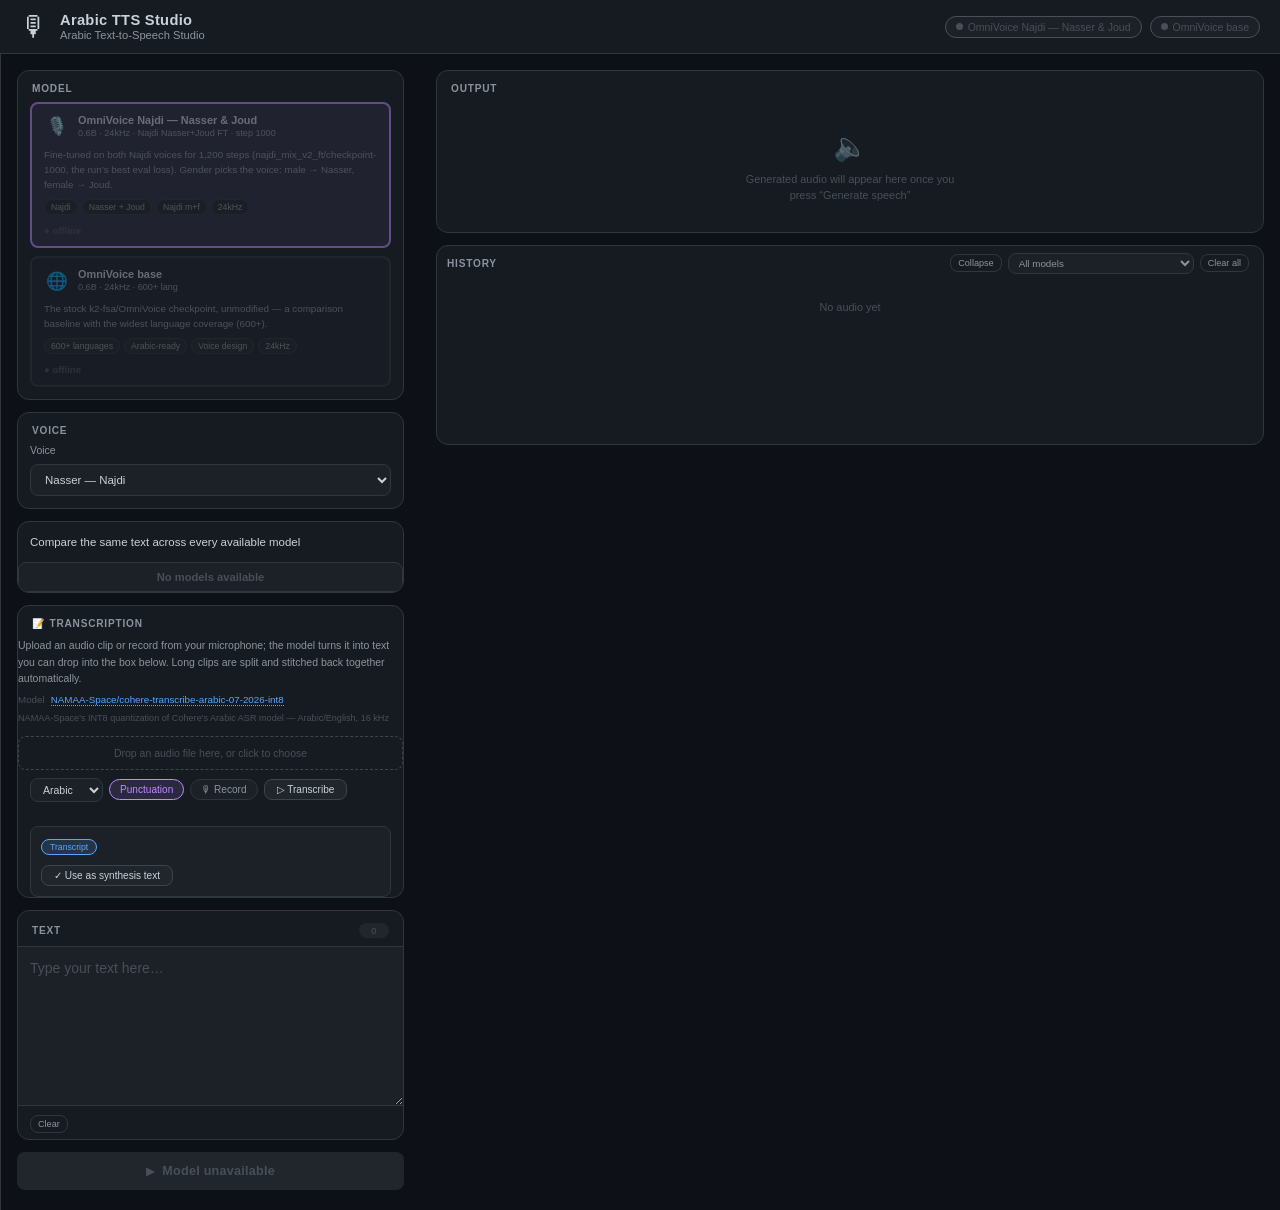
==== commit e7f0d491: "Refactor OmniVoice model references and remove fine-tuned variant" ====
--- a/static/index.html
+++ b/static/index.html
@@ -191,7 +191,6 @@
             <button class="btn-ghost btn-xs" id="btn-toggle-history" aria-expanded="true" aria-controls="history-list" data-i18n="hist.collapse">Collapse</button>
             <select class="filter-select" id="history-filter">
               <option value="all" data-i18n="hist.all">All models</option>
-              <option value="omnivoice_ft" data-i18n="model.ft.name">OmniVoice fine-tuned</option>
               <option value="omnivoice_najdi" data-i18n="model.najdi.name">OmniVoice Najdi &mdash; Nasser &amp; Joud</option>
               <option value="omnivoice_base" data-i18n="model.base.name">OmniVoice base</option>
             </select>
--- a/static/style.css
+++ b/static/style.css
@@ -182,7 +182,6 @@
 .model-card.active.fish     { border-color: var(--fish);  background: var(--fish-dim); }
 .model-card.active.omnivoice{ border-color: var(--omni);  background: var(--omni-dim); }
 .model-card.active.voxcpm2  { border-color: var(--vox);   background: var(--vox-dim);  }
-.model-card.active.omnivoice_ft  { border-color: var(--omni); background: var(--omni-dim); }
 .model-card.active.omnivoice_base{ border-color: var(--vox);  background: var(--vox-dim);  }
 .model-card.active.omnivoice_najdi{ border-color: var(--najdi); background: var(--najdi-dim); }
 .model-card.offline { opacity: .45; }
@@ -217,7 +216,6 @@
 .mc-load-btn:hover:not(:disabled) { background: var(--bg3); border-color: var(--txt2); }
 .model-card.omnivoice .mc-load-btn:hover:not(:disabled) { border-color: var(--omni); color: var(--omni); }
 .model-card.voxcpm2  .mc-load-btn:hover:not(:disabled) { border-color: var(--vox);  color: var(--vox);  }
-.model-card.omnivoice_ft   .mc-load-btn:hover:not(:disabled) { border-color: var(--omni); color: var(--omni); }
 .model-card.omnivoice_base .mc-load-btn:hover:not(:disabled) { border-color: var(--vox);  color: var(--vox);  }
 .model-card.omnivoice_najdi .mc-load-btn:hover:not(:disabled) { border-color: var(--najdi); color: var(--najdi); }
 .mc-load-btn:disabled { opacity: .65; cursor: default; animation: blink .8s infinite; }
@@ -475,7 +473,6 @@
 .model-insights.fish { border-color: rgba(240,136,62,.35); }
 .model-insights.omnivoice { border-color: rgba(88,166,255,.35); }
 .model-insights.voxcpm2 { border-color: rgba(63,185,80,.35); }
-.model-insights.omnivoice_ft   { border-color: rgba(88,166,255,.35); }
 .model-insights.omnivoice_base { border-color: rgba(63,185,80,.35); }
 .model-insights.omnivoice_najdi { border-color: rgba(188,140,255,.35); }
 .insight-head {
@@ -673,7 +670,6 @@
 .btn-synth.fish     { background: var(--fish); }
 .btn-synth.omnivoice{ background: var(--omni); }
 .btn-synth.voxcpm2  { background: var(--vox);  }
-.btn-synth.omnivoice_ft  { background: var(--omni); }
 .btn-synth.omnivoice_base{ background: var(--vox);  }
 .btn-synth.omnivoice_najdi{ background: var(--najdi); }
 
@@ -811,7 +807,6 @@
 .model-badge.fish     { background: var(--fish-dim);  color: var(--fish); }
 .model-badge.omnivoice{ background: var(--omni-dim);  color: var(--omni); }
 .model-badge.voxcpm2  { background: var(--vox-dim);   color: var(--vox);  }
-.model-badge.omnivoice_ft  { background: var(--omni-dim); color: var(--omni); }
 .model-badge.omnivoice_base{ background: var(--vox-dim);  color: var(--vox);  }
 .model-badge.omnivoice_najdi{ background: var(--najdi-dim); color: var(--najdi); }
 .rtf-badge {
@@ -953,7 +948,6 @@
 .mini-player.fish     .mini-player-title { color: var(--fish); }
 .mini-player.omnivoice .mini-player-title { color: var(--omni); }
 .mini-player.voxcpm2  .mini-player-title { color: var(--vox); }
-.mini-player.omnivoice_ft   .mini-player-title { color: var(--omni); }
 .mini-player.omnivoice_base .mini-player-title { color: var(--vox); }
 .mini-player.omnivoice_najdi .mini-player-title { color: var(--najdi); }
 .mini-player audio { width: 100%; min-width: 0; height: 32px; accent-color: var(--omni); }
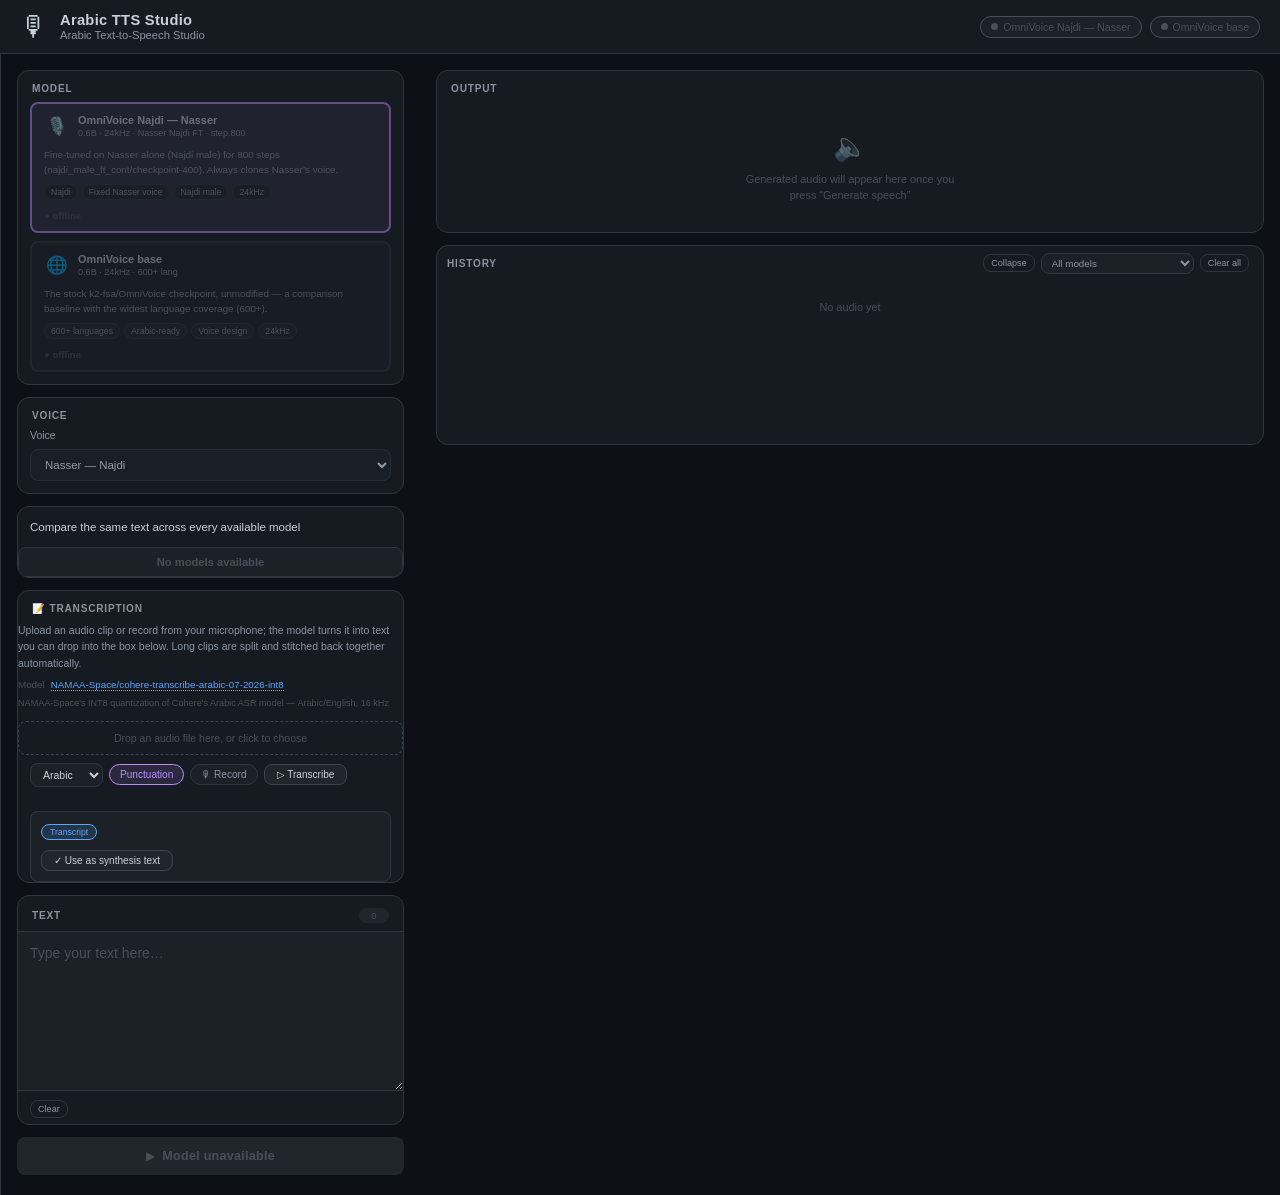
==== commit a50bc5b6: "Go back to the Nasser-only model and remove Joud The omnivoice_najdi card is Nasser only again: its " ====
--- a/static/index.html
+++ b/static/index.html
@@ -191,7 +191,7 @@
             <button class="btn-ghost btn-xs" id="btn-toggle-history" aria-expanded="true" aria-controls="history-list" data-i18n="hist.collapse">Collapse</button>
             <select class="filter-select" id="history-filter">
               <option value="all" data-i18n="hist.all">All models</option>
-              <option value="omnivoice_najdi" data-i18n="model.najdi.name">OmniVoice Najdi &mdash; Nasser &amp; Joud</option>
+              <option value="omnivoice_najdi" data-i18n="model.najdi.name">OmniVoice Najdi &mdash; Nasser</option>
               <option value="omnivoice_base" data-i18n="model.base.name">OmniVoice base</option>
             </select>
             <button class="btn-ghost btn-xs" id="btn-clear-history" data-i18n="hist.clear">Clear all</button>
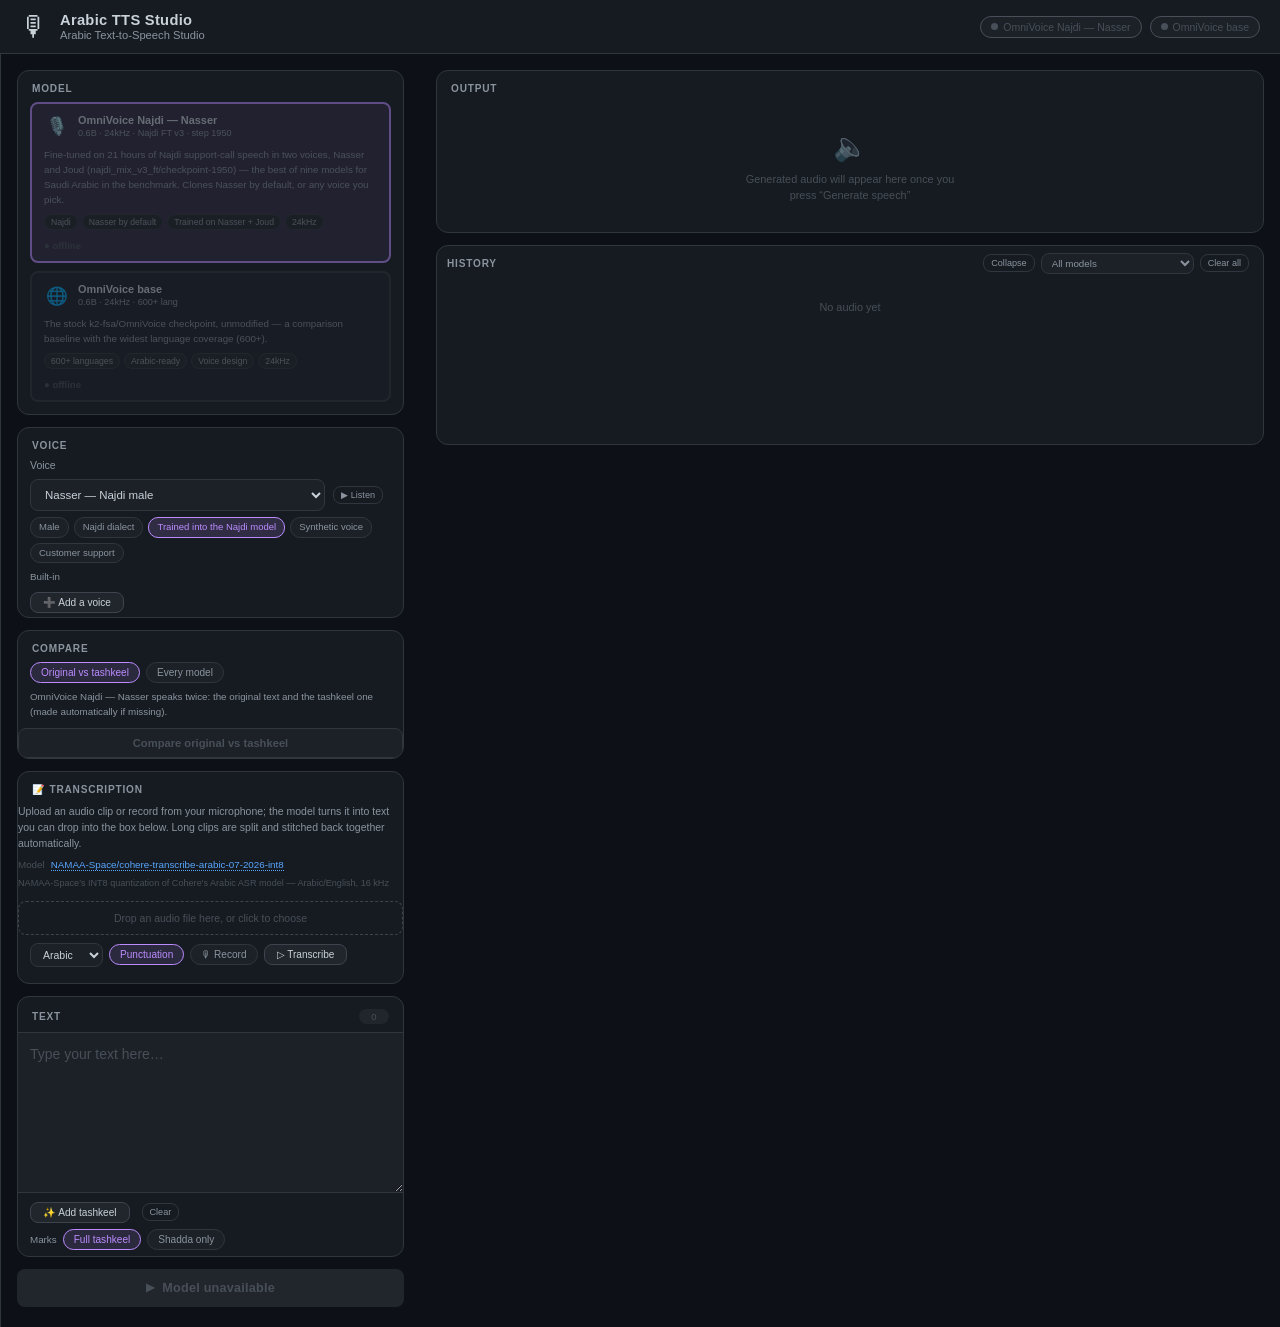
==== commit 84cc166c: "Add a tagged voice library, Groq agents on gpt-oss-120b, and shadda-only tashkeel Voices. The Najdi " ====
--- a/static/index.html
+++ b/static/index.html
@@ -4,7 +4,7 @@
   <meta charset="UTF-8">
   <meta name="viewport" content="width=device-width, initial-scale=1.0">
   <title>Arabic TTS Studio</title>
-  <link rel="stylesheet" href="style.css?v=19">
+  <link rel="stylesheet" href="style.css?v=21">
 </head>
 <body>
 
@@ -40,20 +40,52 @@
 
       <!-- Simplified mode: advanced compose/prep/parameter/compare controls are intentionally hidden. -->
 
-      <!-- Voice picker -->
+      <!-- Voice library: pick the clone voice, preview it, add your own -->
       <section class="panel-section">
         <h3 class="section-label" data-i18n="section.voice">Voice</h3>
         <div class="voice-picker">
           <label class="param-label" for="voice-select" data-i18n="section.voice">Voice</label>
           <select class="param-select" id="voice-select"></select>
-        </div>
-      </section>
-
-      <!-- Compare mode -->
-      <section class="panel-section">
-        <div class="compare-toggle">
-          <span data-i18n="cmp.toggle">Compare the same text across every available model</span>
-        </div>
+          <button class="btn-ghost btn-xs" id="btn-voice-preview" type="button"
+            data-i18n-title="voice.previewTitle" data-i18n="voice.preview">▶ Listen</button>
+          <button class="btn-ghost btn-xs" id="btn-voice-delete" type="button" hidden
+            data-i18n-title="voice.deleteTitle" data-i18n="voice.delete">🗑 Delete</button>
+        </div>
+        <div class="voice-tags" id="voice-tags"></div>
+        <p class="voice-hint" id="voice-hint" dir="auto"></p>
+        <audio id="voice-preview-audio" preload="none" hidden></audio>
+
+        <button class="btn-prep" id="btn-voice-add" type="button" data-i18n="voice.add">➕ Add a voice</button>
+        <div class="voice-add" id="voice-add" hidden>
+          <label class="param-label" for="voice-name" data-i18n="voice.name">Name</label>
+          <input class="param-text" type="text" id="voice-name" maxlength="60" dir="auto"
+            data-i18n-placeholder="voice.namePh">
+          <div class="file-zone" id="voice-zone">
+            <span class="zone-label" data-i18n="voice.drop">Drop a WAV here, or click to choose (2–30 s of one speaker)</span>
+            <input type="file" accept="audio/wav,audio/x-wav,audio/*">
+          </div>
+          <label class="param-label" for="voice-text" data-i18n="voice.text">What is said in the clip</label>
+          <textarea class="param-text" id="voice-text" rows="2" dir="auto"
+            data-i18n-placeholder="voice.textPh"></textarea>
+          <div class="prep-bar">
+            <button class="btn-prep" id="btn-voice-transcribe" type="button" data-i18n="voice.transcribe">▷ Transcribe the clip</button>
+            <button class="btn-prep btn-primary" id="btn-voice-save" type="button" data-i18n="voice.save">✓ Save voice</button>
+            <button class="btn-ghost btn-xs" id="btn-voice-cancel" type="button" data-i18n="voice.cancel">Cancel</button>
+            <span class="compose-status" id="voice-status"></span>
+          </div>
+        </div>
+      </section>
+
+      <!-- Compare: the same text with and without tashkeel, or across every model -->
+      <section class="panel-section">
+        <h3 class="section-label" data-i18n="section.compareRun">Compare</h3>
+        <div class="segmented" role="radiogroup">
+          <button class="prep-toggle active" id="cmp-mode-tashkeel" type="button" role="radio"
+            aria-checked="true" data-i18n="cmp.modeTashkeel">Original vs tashkeel</button>
+          <button class="prep-toggle" id="cmp-mode-models" type="button" role="radio"
+            aria-checked="false" data-i18n="cmp.modeModels">Every model</button>
+        </div>
+        <p class="voice-hint" id="compare-hint"></p>
         <div class="compare-checks hidden" id="compare-checks"></div>
         <button class="btn-compare" id="btn-compare" type="button" disabled>
           <span id="compare-label" data-i18n="cmp.run">Compare now</span>
@@ -117,7 +149,35 @@
           spellcheck="false"
         ></textarea>
         <div class="input-footer simple-footer">
+          <button class="btn-prep" id="btn-tashkeel" type="button"
+            data-i18n-title="tk.title" data-i18n="tk.run">✨ Add tashkeel</button>
+          <span class="compose-status" id="tashkeel-status"></span>
           <button class="btn-ghost btn-xs" id="btn-clear-text" data-i18n="text.clear">Clear</button>
+        </div>
+
+        <!-- Which marks the agent adds: the whole tashkeel, or the shadda alone -->
+        <div class="segmented tk-marks" role="radiogroup">
+          <span class="segmented-label" data-i18n="tk.marks">Marks</span>
+          <button class="prep-toggle active" id="tk-marks-full" type="button" role="radio"
+            aria-checked="true" data-i18n-title="tk.marksFullTitle" data-i18n="tk.marksFull">Full tashkeel</button>
+          <button class="prep-toggle" id="tk-marks-shadda" type="button" role="radio"
+            aria-checked="false" data-i18n-title="tk.marksShaddaTitle" data-i18n="tk.marksShadda">Shadda only</button>
+        </div>
+
+        <!-- The diacritized copy, made by the Text-Prep agent; editable, never replaces the original -->
+        <div class="tashkeel-box" id="tashkeel-box" hidden>
+          <div class="tk-head">
+            <span class="variant-badge tashkeel" id="tashkeel-tag" data-i18n="tk.tag">Tashkeel</span>
+            <span class="tk-stale" id="tashkeel-stale" hidden data-i18n="tk.stale">The text above changed — it will be redone before speaking</span>
+          </div>
+          <textarea id="tashkeel-text" class="tashkeel-text" dir="rtl" rows="4" spellcheck="false"></textarea>
+          <div class="segmented" role="radiogroup">
+            <span class="segmented-label" data-i18n="tk.speak">Generate speaks</span>
+            <button class="prep-toggle active" id="speak-original" type="button" role="radio"
+              aria-checked="true" data-i18n="tk.original">Original</button>
+            <button class="prep-toggle" id="speak-tashkeel" type="button" role="radio"
+              aria-checked="false" data-i18n="tk.tashkeel">Tashkeel</button>
+          </div>
         </div>
       </section>
 
@@ -211,8 +271,8 @@
   <!-- Toast notification -->
   <div class="toast hidden" id="toast"></div>
 
-  <script src="i18n.js?v=3"></script>
+  <script src="i18n.js?v=6"></script>
   <script src="recorder.js?v=2"></script>
-  <script src="app.js?v=31"></script>
+  <script src="app.js?v=34"></script>
 </body>
 </html>
--- a/static/style.css
+++ b/static/style.css
@@ -31,6 +31,8 @@
 
 /* ── Reset ────────────────────────────────────────────────── */
 *, *::before, *::after { box-sizing: border-box; margin: 0; padding: 0; }
+/* `el.hidden` must win over any display rule a component sets. */
+[hidden] { display: none !important; }
 html { font-size: 14px; scroll-behavior: smooth; }
 body {
   background: var(--bg);
@@ -223,10 +225,13 @@
 /* ── Simple voice picker ───────────────────────────────────── */
 .voice-picker {
   display: grid;
-  gap: 8px;
-  padding: 0 12px 12px;
+  grid-template-columns: minmax(0, 1fr) auto auto;
+  align-items: center;
+  gap: 8px;
+  padding: 0 12px 6px;
 }
 .voice-picker .param-label {
+  grid-column: 1 / -1;
   text-align: start;
 }
 .voice-picker .param-select {
@@ -735,6 +740,7 @@
 .compose-status { margin-top: 6px; font-size: .72rem; color: var(--txt2); line-height: 1.5; min-height: 1em; }
 .compose-status.success { color: var(--vox); }
 .compose-status.error { color: #f85149; }
+.compose-status.warn { color: var(--yellow); }
 
 /* ── Audio player card ────────────────────────────────────── */
 .player-card { min-height: 140px; }
@@ -1068,6 +1074,15 @@
 .hi-badge { flex-shrink: 0; }
 .hi-info  { flex: 1; min-width: 0; }
 .hi-filename { unicode-bidi: plaintext; font-size: .72rem; color: var(--txt); overflow: hidden; text-overflow: ellipsis; white-space: nowrap; }
+.hi-tags { display: flex; align-items: center; gap: 6px; flex-wrap: wrap; margin-bottom: 3px; }
+.hi-voice { font-size: .64rem; color: var(--txt2); }
+/* The whole text of the run, folded to three lines until clicked. */
+.hi-text {
+  unicode-bidi: plaintext; font-size: .76rem; line-height: 1.6; color: var(--txt);
+  white-space: pre-wrap; overflow-wrap: anywhere; cursor: zoom-in;
+  display: -webkit-box; -webkit-box-orient: vertical; -webkit-line-clamp: 3; overflow: hidden;
+}
+.hi-text.expanded { -webkit-line-clamp: unset; display: block; cursor: zoom-out; }
 .hi-instruct { unicode-bidi: plaintext; font-size: .66rem; color: var(--txt2); overflow: hidden; text-overflow: ellipsis; white-space: nowrap; }
 .hi-meta { font-size: .65rem; color: var(--txt3); direction: ltr; }
 .hi-actions { display: flex; gap: 4px; flex-shrink: 0; }
@@ -1105,7 +1120,10 @@
 .sc-caret { flex-shrink: 0; color: var(--txt3); font-size: .8rem; width: 12px; text-align: center; }
 .saved-compare-item.expanded .sc-caret { color: var(--omni); }
 .sc-info { flex: 1; min-width: 0; }
-.sc-snippet { unicode-bidi: plaintext; font-size: .74rem; color: var(--txt); overflow: hidden; text-overflow: ellipsis; white-space: nowrap; }
+.sc-snippet {
+  unicode-bidi: plaintext; font-size: .74rem; line-height: 1.55; color: var(--txt);
+  display: -webkit-box; -webkit-box-orient: vertical; -webkit-line-clamp: 2; overflow: hidden;
+}
 .sc-meta { font-size: .66rem; color: var(--txt3); margin-top: 2px; }
 .sc-actions { display: flex; gap: 4px; flex-shrink: 0; }
 .hi-btn.sc-del:hover  { color: #f85149; border-color: #f85149; }
@@ -1186,3 +1204,115 @@
   transition: var(--transition);
 }
 .api-link:hover { border-color: var(--purple); color: var(--purple); }
+
+/* ── Voice library ────────────────────────────────────────── */
+.voice-hint {
+  padding: 0 12px 8px;
+  font-size: .7rem;
+  line-height: 1.55;
+  color: var(--txt2);
+  unicode-bidi: plaintext;
+}
+/* What the selected voice is: one chip per tag from its voice.json. */
+.voice-tags {
+  display: flex;
+  flex-wrap: wrap;
+  gap: 5px;
+  padding: 0 12px 6px;
+}
+.voice-tags:empty { display: none; }
+.voice-tag {
+  padding: 2px 8px;
+  border: 1px solid var(--border);
+  border-radius: 10px;
+  background: var(--bg3);
+  font-size: .68rem;
+  line-height: 1.5;
+  color: var(--txt2);
+  white-space: nowrap;
+}
+.voice-tag[title] { cursor: help; }
+.voice-tag.vt-trained { border-color: var(--najdi); color: var(--najdi); background: var(--najdi-dim); }
+.voice-tag.vt-unseen  { border-color: var(--border2); color: var(--txt); }
+#btn-voice-add { margin: 0 12px 4px; }
+.voice-add {
+  display: grid;
+  gap: 6px;
+  margin: 4px 12px 0;
+  padding: 10px;
+  border: 1px solid var(--border);
+  border-radius: var(--radius);
+  background: var(--bg2);
+}
+.voice-add .param-label { font-size: .7rem; color: var(--txt2); }
+.voice-add .prep-bar { padding: 2px 0 0; }
+.voice-add textarea { resize: vertical; direction: rtl; }
+.btn-prep.btn-primary { border-color: var(--purple); color: var(--purple); }
+.btn-prep.btn-primary:hover:not(:disabled) { background: rgba(188,140,255,.12); }
+
+/* ── Segmented choice (compare mode, which text Generate speaks) ── */
+.segmented {
+  display: flex;
+  align-items: center;
+  gap: 6px;
+  flex-wrap: wrap;
+  padding: 0 12px 6px;
+}
+.segmented-label { font-size: .7rem; color: var(--txt2); }
+
+/* ── Tashkeel ─────────────────────────────────────────────── */
+.tashkeel-box {
+  display: grid;
+  gap: 6px;
+  margin: 2px 12px 8px;
+  padding: 10px 10px 4px;
+  border: 1px solid rgba(188,140,255,.35);
+  border-radius: var(--radius);
+  background: rgba(188,140,255,.05);
+}
+.tk-head { display: flex; align-items: center; gap: 8px; flex-wrap: wrap; }
+.tk-stale { font-size: .68rem; color: var(--yellow); }
+.tashkeel-text {
+  width: 100%;
+  padding: 8px 10px;
+  background: var(--bg3);
+  border: 1px solid var(--border);
+  border-radius: var(--radius);
+  color: var(--txt);
+  font-family: inherit;
+  font-size: .95rem;
+  line-height: 1.9;             /* harakat need room above and below the line */
+  resize: vertical;
+  outline: none;
+}
+.tashkeel-text:focus { border-color: var(--purple); }
+.tashkeel-box .segmented { padding: 0; }
+
+.variant-badge {
+  display: inline-block;
+  padding: 1px 7px;
+  border-radius: 10px;
+  border: 1px solid var(--border2);
+  font-size: .62rem;
+  font-weight: 600;
+  color: var(--txt2);
+  white-space: nowrap;
+}
+.variant-badge.tashkeel { border-color: var(--purple); color: var(--purple); background: rgba(188,140,255,.12); }
+
+/* The text a clip spoke — on compare cards and under the main player. */
+.run-text {
+  margin: 6px 0;
+  padding: 6px 8px;
+  background: var(--bg2);
+  border: 1px solid var(--border);
+  border-radius: var(--radius);
+  font-size: .78rem;
+  line-height: 1.75;
+  color: var(--txt);
+  white-space: pre-wrap;
+  overflow-wrap: anywhere;
+  unicode-bidi: plaintext;
+}
+.player-text { margin-bottom: 8px; }
+.player-text .run-text { margin-bottom: 0; }
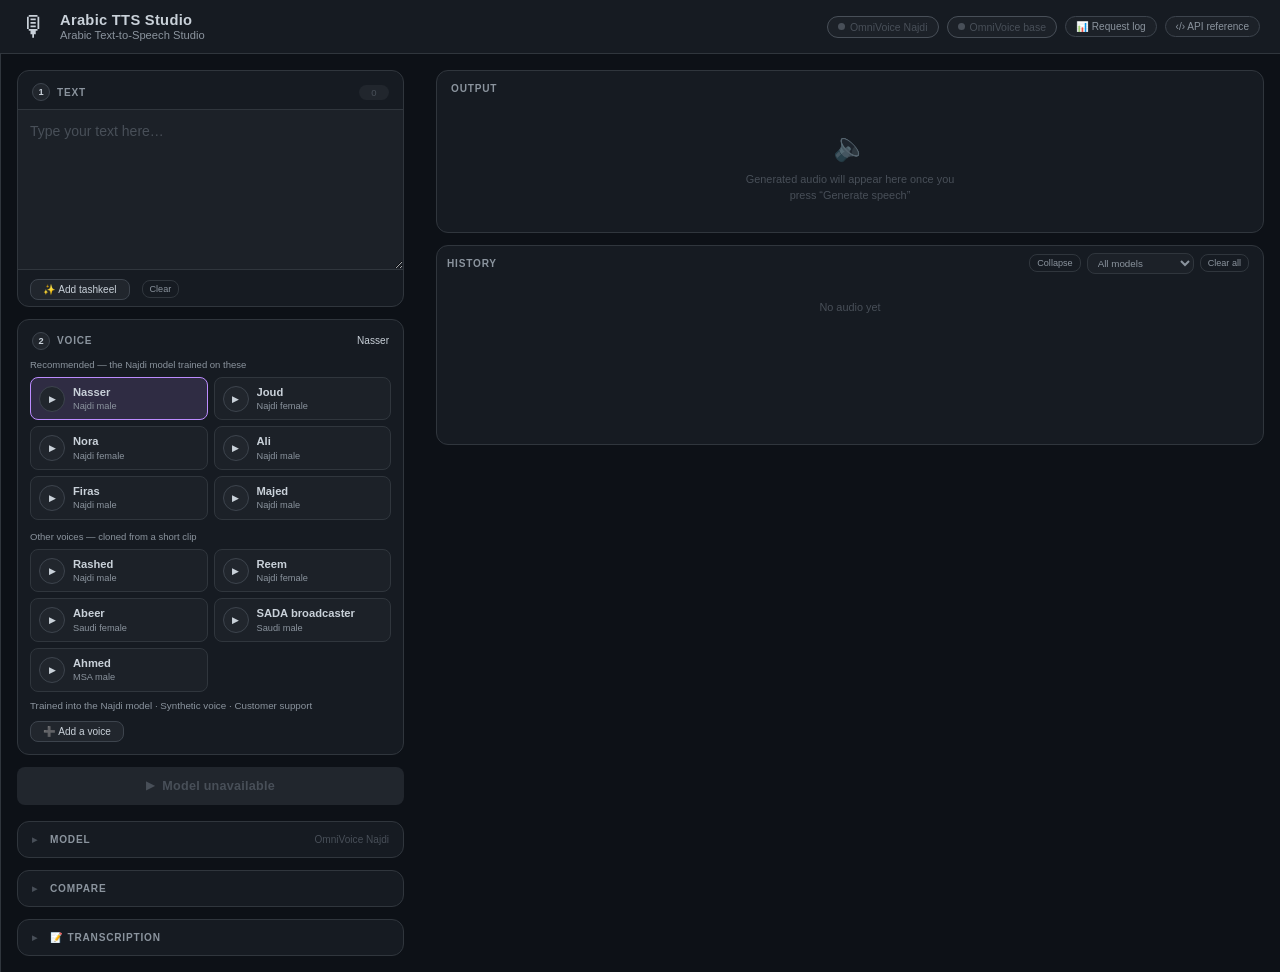
==== commit d1807d50: "Serve the Najdi card from v4 step 6250, with six trained voices and a simpler studio Model. omnivoic" ====
--- a/static/index.html
+++ b/static/index.html
@@ -4,7 +4,7 @@
   <meta charset="UTF-8">
   <meta name="viewport" content="width=device-width, initial-scale=1.0">
   <title>Arabic TTS Studio</title>
-  <link rel="stylesheet" href="style.css?v=21">
+  <link rel="stylesheet" href="style.css?v=22">
 </head>
 <body>
 
@@ -27,35 +27,71 @@
   <!-- ── Main layout ──────────────────────────────────────── -->
   <main class="workspace">
 
-    <!-- Left panel: controls ─────────────── -->
+    <!-- Left panel: text → voice → generate, then the folded tools ─────────────── -->
     <div class="left-panel">
 
-      <!-- Model cards -->
+      <!-- 1 · Text -->
       <section class="panel-section">
-        <h3 class="section-label" data-i18n="section.model">Model</h3>
-        <div class="model-cards" id="model-cards">
+        <h3 class="section-label">
+          <span class="section-title"><b class="step">1</b><span data-i18n="section.text">Text</span></span>
+          <span class="char-count" id="char-count">0</span>
+        </h3>
+        <textarea
+          id="text-input"
+          dir="auto"
+          data-i18n-placeholder="text.placeholder"
+          rows="6"
+          spellcheck="false"
+        ></textarea>
+        <div class="input-footer simple-footer">
+          <button class="btn-prep" id="btn-tashkeel" type="button"
+            data-i18n-title="tk.title" data-i18n="tk.run">✨ Add tashkeel</button>
+          <span class="compose-status" id="tashkeel-status"></span>
+          <button class="btn-ghost btn-xs" id="btn-clear-text" data-i18n="text.clear">Clear</button>
+        </div>
+
+        <!-- The diacritized copy, made by the Text-Prep agent; editable, never replaces the original -->
+        <div class="tashkeel-box" id="tashkeel-box" hidden>
+          <div class="tk-head">
+            <span class="variant-badge tashkeel" id="tashkeel-tag" data-i18n="tk.tag">Tashkeel</span>
+            <span class="tk-stale" id="tashkeel-stale" hidden data-i18n="tk.stale">The text above changed — it will be redone before speaking</span>
+          </div>
+          <textarea id="tashkeel-text" class="tashkeel-text" dir="rtl" rows="4" spellcheck="false"></textarea>
+          <!-- Which marks the copy carries: the whole tashkeel, or the shadda alone -->
+          <div class="segmented tk-marks" role="radiogroup">
+            <span class="segmented-label" data-i18n="tk.marks">Marks</span>
+            <button class="prep-toggle active" id="tk-marks-full" type="button" role="radio"
+              aria-checked="true" data-i18n-title="tk.marksFullTitle" data-i18n="tk.marksFull">Full tashkeel</button>
+            <button class="prep-toggle" id="tk-marks-shadda" type="button" role="radio"
+              aria-checked="false" data-i18n-title="tk.marksShaddaTitle" data-i18n="tk.marksShadda">Shadda only</button>
+          </div>
+          <div class="segmented" role="radiogroup">
+            <span class="segmented-label" data-i18n="tk.speak">Generate speaks</span>
+            <button class="prep-toggle active" id="speak-original" type="button" role="radio"
+              aria-checked="true" data-i18n="tk.original">Original</button>
+            <button class="prep-toggle" id="speak-tashkeel" type="button" role="radio"
+              aria-checked="false" data-i18n="tk.tashkeel">Tashkeel</button>
+          </div>
+        </div>
+      </section>
+
+      <!-- 2 · Voice: one card per voice — click to pick it, ▶ to hear it -->
+      <section class="panel-section">
+        <h3 class="section-label">
+          <span class="section-title"><b class="step">2</b><span data-i18n="section.voice">Voice</span></span>
+          <span class="tool-value" id="voice-current"></span>
+        </h3>
+        <div class="voice-list" id="voice-list">
           <!-- Cards rendered by JS -->
         </div>
-      </section>
-
-      <!-- Simplified mode: advanced compose/prep/parameter/compare controls are intentionally hidden. -->
-
-      <!-- Voice library: pick the clone voice, preview it, add your own -->
-      <section class="panel-section">
-        <h3 class="section-label" data-i18n="section.voice">Voice</h3>
-        <div class="voice-picker">
-          <label class="param-label" for="voice-select" data-i18n="section.voice">Voice</label>
-          <select class="param-select" id="voice-select"></select>
-          <button class="btn-ghost btn-xs" id="btn-voice-preview" type="button"
-            data-i18n-title="voice.previewTitle" data-i18n="voice.preview">▶ Listen</button>
+        <p class="voice-hint" id="voice-hint" dir="auto"></p>
+        <audio id="voice-preview-audio" preload="none" hidden></audio>
+
+        <div class="voice-actions">
+          <button class="btn-prep" id="btn-voice-add" type="button" data-i18n="voice.add">➕ Add a voice</button>
           <button class="btn-ghost btn-xs" id="btn-voice-delete" type="button" hidden
             data-i18n-title="voice.deleteTitle" data-i18n="voice.delete">🗑 Delete</button>
         </div>
-        <div class="voice-tags" id="voice-tags"></div>
-        <p class="voice-hint" id="voice-hint" dir="auto"></p>
-        <audio id="voice-preview-audio" preload="none" hidden></audio>
-
-        <button class="btn-prep" id="btn-voice-add" type="button" data-i18n="voice.add">➕ Add a voice</button>
         <div class="voice-add" id="voice-add" hidden>
           <label class="param-label" for="voice-name" data-i18n="voice.name">Name</label>
           <input class="param-text" type="text" id="voice-name" maxlength="60" dir="auto"
@@ -67,6 +103,13 @@
           <label class="param-label" for="voice-text" data-i18n="voice.text">What is said in the clip</label>
           <textarea class="param-text" id="voice-text" rows="2" dir="auto"
             data-i18n-placeholder="voice.textPh"></textarea>
+          <!-- The dialect the voice is spoken with: a Saudi voice sounds more Saudi with it -->
+          <label class="param-label" for="voice-dialect" data-i18n="voice.dialect">Dialect of the voice</label>
+          <select class="param-select" id="voice-dialect" data-i18n-title="voice.dialectTitle">
+            <option value="saudi" data-i18n="dialect.saudi">Saudi</option>
+            <option value="msa" data-i18n="dialect.msa">MSA</option>
+            <option value="egyptian" data-i18n="dialect.egyptian">Egyptian</option>
+          </select>
           <div class="prep-bar">
             <button class="btn-prep" id="btn-voice-transcribe" type="button" data-i18n="voice.transcribe">▷ Transcribe the clip</button>
             <button class="btn-prep btn-primary" id="btn-voice-save" type="button" data-i18n="voice.save">✓ Save voice</button>
@@ -76,9 +119,38 @@
         </div>
       </section>
 
+      <!-- Generate -->
+      <div class="synth-wrap">
+        <button class="btn-synth" id="btn-synth" disabled>
+          <span class="synth-icon">▶</span>
+          <span id="synth-label" data-i18n="synth.run">Generate speech</span>
+        </button>
+        <div class="synth-progress hidden" id="synth-progress">
+          <div class="progress-track">
+            <div class="progress-fill indeterminate" id="progress-fill"></div>
+          </div>
+          <span class="progress-hint" id="progress-hint" data-i18n="synth.running">Generating…</span>
+        </div>
+      </div>
+
+      <!-- Everything below is optional and starts folded; each panel remembers if it was left open. -->
+
+      <!-- Model: the Najdi fine-tune (default) or the stock model -->
+      <details class="panel-section tool" id="tool-model">
+        <summary class="section-label">
+          <span data-i18n="section.model">Model</span>
+          <span class="tool-value" id="model-current"></span>
+        </summary>
+        <div class="model-cards" id="model-cards">
+          <!-- Cards rendered by JS -->
+        </div>
+      </details>
+
       <!-- Compare: the same text with and without tashkeel, or across every model -->
-      <section class="panel-section">
-        <h3 class="section-label" data-i18n="section.compareRun">Compare</h3>
+      <details class="panel-section tool" id="tool-compare">
+        <summary class="section-label">
+          <span data-i18n="section.compareRun">Compare</span>
+        </summary>
         <div class="segmented" role="radiogroup">
           <button class="prep-toggle active" id="cmp-mode-tashkeel" type="button" role="radio"
             aria-checked="true" data-i18n="cmp.modeTashkeel">Original vs tashkeel</button>
@@ -90,13 +162,14 @@
         <button class="btn-compare" id="btn-compare" type="button" disabled>
           <span id="compare-label" data-i18n="cmp.run">Compare now</span>
         </button>
-      </section>
-
-      <!-- Transcription (ASR) — audio in, text out; fills the box below.
-           Flat section, not an accordion: simplified mode no longer wires them up. -->
-      <section class="panel-section">
-        <h3 class="section-label" data-i18n="section.transcribe">📝 Transcription</h3>
-        <p class="compose-desc" data-i18n="tr.desc">Upload an audio clip or record from your microphone; the model turns it into text you can drop into the box below. Long clips are split and stitched back together automatically.</p>
+      </details>
+
+      <!-- Transcription (ASR) — audio in, text out; fills the text box above. -->
+      <details class="panel-section tool" id="tool-transcribe">
+        <summary class="section-label">
+          <span data-i18n="section.transcribe">📝 Transcription</span>
+        </summary>
+        <p class="compose-desc" data-i18n="tr.desc">Upload an audio clip or record from your microphone; the model turns it into text you can drop into the text box. Long clips are split and stitched back together automatically.</p>
         <p class="model-credit">
           <span data-i18n="tr.modelLabel">Model</span>
           <a href="https://huggingface.co/NAMAA-Space/cohere-transcribe-arabic-07-2026-int8"
@@ -133,67 +206,7 @@
             <button class="btn-prep" id="btn-transcribe-use" data-i18n="tr.use">✓ Use as synthesis text</button>
           </div>
         </div>
-      </section>
-
-      <!-- Text input -->
-      <section class="panel-section">
-        <h3 class="section-label">
-          <span data-i18n="section.text">Text</span>
-          <span class="char-count" id="char-count">0</span>
-        </h3>
-        <textarea
-          id="text-input"
-          dir="auto"
-          data-i18n-placeholder="text.placeholder"
-          rows="6"
-          spellcheck="false"
-        ></textarea>
-        <div class="input-footer simple-footer">
-          <button class="btn-prep" id="btn-tashkeel" type="button"
-            data-i18n-title="tk.title" data-i18n="tk.run">✨ Add tashkeel</button>
-          <span class="compose-status" id="tashkeel-status"></span>
-          <button class="btn-ghost btn-xs" id="btn-clear-text" data-i18n="text.clear">Clear</button>
-        </div>
-
-        <!-- Which marks the agent adds: the whole tashkeel, or the shadda alone -->
-        <div class="segmented tk-marks" role="radiogroup">
-          <span class="segmented-label" data-i18n="tk.marks">Marks</span>
-          <button class="prep-toggle active" id="tk-marks-full" type="button" role="radio"
-            aria-checked="true" data-i18n-title="tk.marksFullTitle" data-i18n="tk.marksFull">Full tashkeel</button>
-          <button class="prep-toggle" id="tk-marks-shadda" type="button" role="radio"
-            aria-checked="false" data-i18n-title="tk.marksShaddaTitle" data-i18n="tk.marksShadda">Shadda only</button>
-        </div>
-
-        <!-- The diacritized copy, made by the Text-Prep agent; editable, never replaces the original -->
-        <div class="tashkeel-box" id="tashkeel-box" hidden>
-          <div class="tk-head">
-            <span class="variant-badge tashkeel" id="tashkeel-tag" data-i18n="tk.tag">Tashkeel</span>
-            <span class="tk-stale" id="tashkeel-stale" hidden data-i18n="tk.stale">The text above changed — it will be redone before speaking</span>
-          </div>
-          <textarea id="tashkeel-text" class="tashkeel-text" dir="rtl" rows="4" spellcheck="false"></textarea>
-          <div class="segmented" role="radiogroup">
-            <span class="segmented-label" data-i18n="tk.speak">Generate speaks</span>
-            <button class="prep-toggle active" id="speak-original" type="button" role="radio"
-              aria-checked="true" data-i18n="tk.original">Original</button>
-            <button class="prep-toggle" id="speak-tashkeel" type="button" role="radio"
-              aria-checked="false" data-i18n="tk.tashkeel">Tashkeel</button>
-          </div>
-        </div>
-      </section>
-
-      <!-- Synthesize button -->
-      <div class="synth-wrap">
-        <button class="btn-synth" id="btn-synth" disabled>
-          <span class="synth-icon">▶</span>
-          <span id="synth-label" data-i18n="synth.run">Generate speech</span>
-        </button>
-        <div class="synth-progress hidden" id="synth-progress">
-          <div class="progress-track">
-            <div class="progress-fill indeterminate" id="progress-fill"></div>
-          </div>
-          <span class="progress-hint" id="progress-hint" data-i18n="synth.running">Generating…</span>
-        </div>
-      </div>
+      </details>
 
     </div><!-- /left-panel -->
 
@@ -222,7 +235,8 @@
               <span id="tot-time">0:00</span>
             </span>
             <span class="player-badges" id="player-badges"></span>
-            <a class="btn-dl" id="btn-dl" download data-i18n="player.download">⬇ Download</a>
+            <a class="btn-dl" id="btn-dl" download data-i18n="player.download">⬇ WAV</a>
+            <a class="btn-dl" id="btn-dl-mp3" download data-i18n="player.downloadMp3">⬇ MP3</a>
           </div>
           <div class="player-insights" id="player-insights"></div>
           <audio id="audio-el" preload="metadata"></audio>
@@ -251,7 +265,7 @@
             <button class="btn-ghost btn-xs" id="btn-toggle-history" aria-expanded="true" aria-controls="history-list" data-i18n="hist.collapse">Collapse</button>
             <select class="filter-select" id="history-filter">
               <option value="all" data-i18n="hist.all">All models</option>
-              <option value="omnivoice_najdi" data-i18n="model.najdi.name">OmniVoice Najdi &mdash; Nasser</option>
+              <option value="omnivoice_najdi" data-i18n="model.najdi.name">OmniVoice Najdi</option>
               <option value="omnivoice_base" data-i18n="model.base.name">OmniVoice base</option>
             </select>
             <button class="btn-ghost btn-xs" id="btn-clear-history" data-i18n="hist.clear">Clear all</button>
@@ -271,8 +285,8 @@
   <!-- Toast notification -->
   <div class="toast hidden" id="toast"></div>
 
-  <script src="i18n.js?v=6"></script>
+  <script src="i18n.js?v=9"></script>
   <script src="recorder.js?v=2"></script>
-  <script src="app.js?v=34"></script>
+  <script src="app.js?v=37"></script>
 </body>
 </html>
--- a/static/style.css
+++ b/static/style.css
@@ -148,6 +148,53 @@
   justify-content: space-between;
   gap: 8px;
 }
+.section-title { display: flex; align-items: center; gap: 7px; }
+/* The order to work in: 1 text, 2 voice, then Generate. */
+.step {
+  display: inline-grid;
+  place-items: center;
+  width: 18px;
+  height: 18px;
+  border-radius: 50%;
+  border: 1px solid var(--border2);
+  background: var(--bg4);
+  color: var(--txt);
+  font-size: .66rem;
+  letter-spacing: 0;
+}
+/* What a section is currently set to, at the end of its header. */
+.tool-value {
+  margin-inline-start: auto;
+  font-weight: 500;
+  letter-spacing: 0;
+  text-transform: none;
+  color: var(--txt);
+  overflow: hidden;
+  text-overflow: ellipsis;
+  white-space: nowrap;
+}
+.tool-value.online  { color: var(--green); }
+.tool-value.offline { color: var(--txt3); }
+.tool-value.loading { color: var(--yellow); }
+
+/* ── Folded tools (model, compare, transcription) ─────────── */
+.tool > summary {
+  cursor: pointer;
+  list-style: none;
+  justify-content: flex-start;
+  padding-bottom: 12px;
+  user-select: none;
+}
+.tool > summary::-webkit-details-marker { display: none; }
+.tool > summary::before { content: '▸'; width: 10px; color: var(--txt3); }
+.tool[open] > summary::before { content: '▾'; }
+.tool > summary:hover { color: var(--txt); }
+.tool[open] { padding-bottom: 12px; }
+.tool > .compose-desc, .tool > .model-credit, .tool > .file-zone { margin-inline: 12px; }
+.tool > .btn-compare { margin-inline: 12px; width: calc(100% - 24px); }
+.tool > .prep-bar { padding-top: 8px; }
+.tool > .model-cards { padding-bottom: 0; }
+
 .char-count {
   font-size: .68rem;
   padding: 2px 7px;
@@ -192,18 +239,7 @@
 .mc-icon    { font-size: 1.25rem; line-height: 1.2; width: 26px; text-align: center; flex-shrink: 0; }
 .mc-main    { min-width: 0; flex: 1; }
 .mc-name    { font-size: .78rem; font-weight: 700; direction: ltr; text-align: left; }
-.mc-specs   { font-size: .65rem; color: var(--txt2); margin-top: 1px; line-height: 1.4; direction: ltr; text-align: left; }
-.mc-role    { font-size: .7rem; color: var(--txt2); margin-top: 7px; line-height: 1.55; }
-.mc-traits  { display: flex; gap: 4px; flex-wrap: wrap; margin-top: 7px; }
-.mc-traits span {
-  padding: 2px 6px;
-  border-radius: 999px;
-  background: var(--bg4);
-  color: var(--txt2);
-  border: 1px solid var(--border);
-  font-size: .62rem;
-  white-space: nowrap;
-}
+.mc-role    { font-size: .68rem; color: var(--txt2); margin-top: 2px; line-height: 1.45; }
 .mc-status  { display: block; margin-top: 3px; font-size: .68rem; font-weight: 600; }
 .mc-status.online  { color: var(--green); }
 .mc-status.offline { color: var(--txt3); }
@@ -222,23 +258,45 @@
 .model-card.omnivoice_najdi .mc-load-btn:hover:not(:disabled) { border-color: var(--najdi); color: var(--najdi); }
 .mc-load-btn:disabled { opacity: .65; cursor: default; animation: blink .8s infinite; }
 
-/* ── Simple voice picker ───────────────────────────────────── */
-.voice-picker {
+/* ── Voice cards ──────────────────────────────────────────── */
+.voice-list { padding: 0 12px 6px; }
+.voice-group-label { margin: 10px 0 6px; font-size: .68rem; line-height: 1.4; color: var(--txt2); }
+.voice-group-label:first-child { margin-top: 0; }
+.voice-grid { display: grid; grid-template-columns: repeat(2, minmax(0, 1fr)); gap: 6px; }
+.voice-card {
+  display: flex;
+  align-items: center;
+  gap: 8px;
+  min-width: 0;
+  padding: 7px 8px;
+  border: 1px solid var(--border);
+  border-radius: var(--radius);
+  background: var(--bg3);
+  cursor: pointer;
+  transition: var(--transition);
+  user-select: none;
+}
+.voice-card:hover { border-color: var(--border2); background: var(--bg4); }
+.voice-card:focus-visible { outline: 2px solid var(--najdi); outline-offset: 1px; }
+.voice-card.active { border-color: var(--najdi); background: var(--najdi-dim); }
+.vc-play {
   display: grid;
-  grid-template-columns: minmax(0, 1fr) auto auto;
-  align-items: center;
-  gap: 8px;
-  padding: 0 12px 6px;
-}
-.voice-picker .param-label {
-  grid-column: 1 / -1;
-  text-align: start;
-}
-.voice-picker .param-select {
-  width: 100%;
-  padding: 8px 10px;
-  font-size: .82rem;
-}
+  place-items: center;
+  flex-shrink: 0;
+  width: 26px;
+  height: 26px;
+  border: 1px solid var(--border2);
+  border-radius: 50%;
+  background: var(--bg4);
+  color: var(--txt);
+  font-size: .62rem;
+  transition: var(--transition);
+}
+.vc-play:hover, .vc-play.playing { border-color: var(--najdi); color: var(--najdi); }
+.vc-text { display: flex; flex-direction: column; min-width: 0; line-height: 1.35; text-align: start; }
+.vc-name, .vc-sub { overflow: hidden; text-overflow: ellipsis; white-space: nowrap; }
+.vc-name { font-size: .8rem; font-weight: 600; color: var(--txt); }
+.vc-sub  { font-size: .66rem; color: var(--txt2); }
 .simple-footer {
   justify-content: flex-start;
 }
@@ -671,12 +729,13 @@
 }
 .btn-synth:hover:not(:disabled) { filter: brightness(1.12); transform: translateY(-1px); }
 .btn-synth:active:not(:disabled) { transform: translateY(0); }
-.btn-synth:disabled { background: var(--bg4); color: var(--txt3); cursor: not-allowed; transform: none; }
 .btn-synth.fish     { background: var(--fish); }
 .btn-synth.omnivoice{ background: var(--omni); }
 .btn-synth.voxcpm2  { background: var(--vox);  }
 .btn-synth.omnivoice_base{ background: var(--vox);  }
 .btn-synth.omnivoice_najdi{ background: var(--najdi); }
+/* After the model colours, which it must override: a disabled button has to look disabled. */
+.btn-synth:disabled { background: var(--bg4); color: var(--txt3); cursor: not-allowed; transform: none; }
 
 .synth-icon { font-size: .8rem; }
 .synth-progress { display: flex; flex-direction: column; gap: 6px; }
@@ -1213,32 +1272,11 @@
   color: var(--txt2);
   unicode-bidi: plaintext;
 }
-/* What the selected voice is: one chip per tag from its voice.json. */
-.voice-tags {
-  display: flex;
-  flex-wrap: wrap;
-  gap: 5px;
-  padding: 0 12px 6px;
-}
-.voice-tags:empty { display: none; }
-.voice-tag {
-  padding: 2px 8px;
-  border: 1px solid var(--border);
-  border-radius: 10px;
-  background: var(--bg3);
-  font-size: .68rem;
-  line-height: 1.5;
-  color: var(--txt2);
-  white-space: nowrap;
-}
-.voice-tag[title] { cursor: help; }
-.voice-tag.vt-trained { border-color: var(--najdi); color: var(--najdi); background: var(--najdi-dim); }
-.voice-tag.vt-unseen  { border-color: var(--border2); color: var(--txt); }
-#btn-voice-add { margin: 0 12px 4px; }
+.voice-actions { display: flex; align-items: center; gap: 8px; padding: 0 12px 12px; }
 .voice-add {
   display: grid;
   gap: 6px;
-  margin: 4px 12px 0;
+  margin: 0 12px 12px;
   padding: 10px;
   border: 1px solid var(--border);
   border-radius: var(--radius);
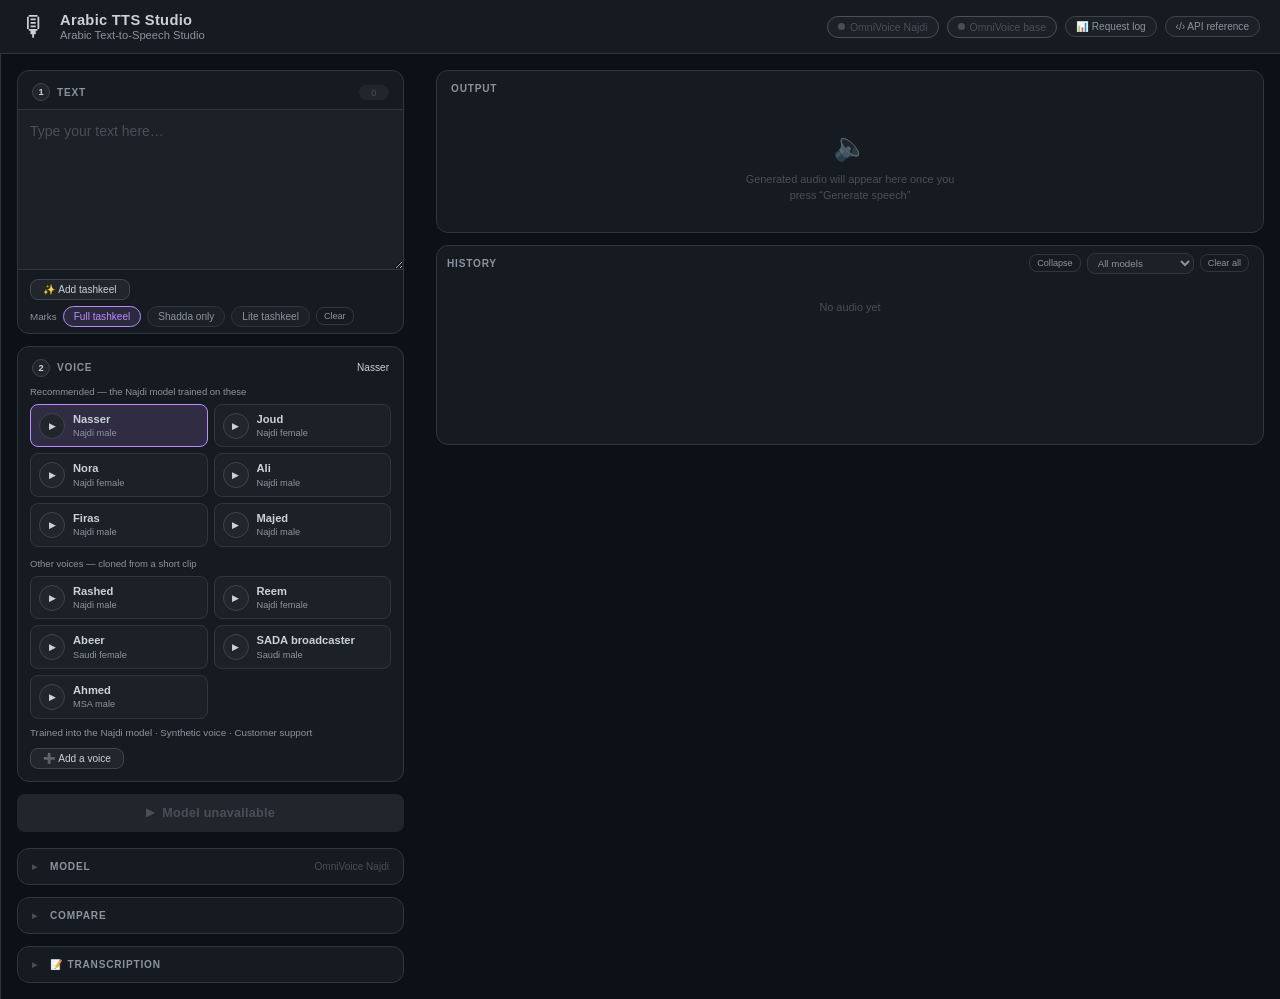
==== commit 36bf484e: "Update i18n script version and enhance TTS marks options to include 'lite'" ====
--- a/static/index.html
+++ b/static/index.html
@@ -4,7 +4,7 @@
   <meta charset="UTF-8">
   <meta name="viewport" content="width=device-width, initial-scale=1.0">
   <title>Arabic TTS Studio</title>
-  <link rel="stylesheet" href="style.css?v=22">
+  <link rel="stylesheet" href="style.css?v=23">
 </head>
 <body>
 
@@ -46,25 +46,28 @@
         <div class="input-footer simple-footer">
           <button class="btn-prep" id="btn-tashkeel" type="button"
             data-i18n-title="tk.title" data-i18n="tk.run">✨ Add tashkeel</button>
-          <span class="compose-status" id="tashkeel-status"></span>
-          <button class="btn-ghost btn-xs" id="btn-clear-text" data-i18n="text.clear">Clear</button>
-        </div>
-
-        <!-- The diacritized copy, made by the Text-Prep agent; editable, never replaces the original -->
-        <div class="tashkeel-box" id="tashkeel-box" hidden>
-          <div class="tk-head">
-            <span class="variant-badge tashkeel" id="tashkeel-tag" data-i18n="tk.tag">Tashkeel</span>
-            <span class="tk-stale" id="tashkeel-stale" hidden data-i18n="tk.stale">The text above changed — it will be redone before speaking</span>
-          </div>
-          <textarea id="tashkeel-text" class="tashkeel-text" dir="rtl" rows="4" spellcheck="false"></textarea>
-          <!-- Which marks the copy carries: the whole tashkeel, or the shadda alone -->
+          <!-- Which marks the copy carries: the whole tashkeel, the shadda alone, or the lite copy.
+               Beside the button, so it can be chosen before the first copy is made. -->
           <div class="segmented tk-marks" role="radiogroup">
             <span class="segmented-label" data-i18n="tk.marks">Marks</span>
             <button class="prep-toggle active" id="tk-marks-full" type="button" role="radio"
               aria-checked="true" data-i18n-title="tk.marksFullTitle" data-i18n="tk.marksFull">Full tashkeel</button>
             <button class="prep-toggle" id="tk-marks-shadda" type="button" role="radio"
               aria-checked="false" data-i18n-title="tk.marksShaddaTitle" data-i18n="tk.marksShadda">Shadda only</button>
-          </div>
+            <button class="prep-toggle" id="tk-marks-lite" type="button" role="radio"
+              aria-checked="false" data-i18n-title="tk.marksLiteTitle" data-i18n="tk.marksLite">Lite tashkeel</button>
+          </div>
+          <button class="btn-ghost btn-xs" id="btn-clear-text" data-i18n="text.clear">Clear</button>
+          <span class="compose-status" id="tashkeel-status"></span>
+        </div>
+
+        <!-- The diacritized copy, made by the Text-Prep agent; editable, never replaces the original -->
+        <div class="tashkeel-box" id="tashkeel-box" hidden>
+          <div class="tk-head">
+            <span class="variant-badge tashkeel" id="tashkeel-tag" data-i18n="tk.tag">Tashkeel</span>
+            <span class="tk-stale" id="tashkeel-stale" hidden data-i18n="tk.stale">The text above changed — it will be redone before speaking</span>
+          </div>
+          <textarea id="tashkeel-text" class="tashkeel-text" dir="rtl" rows="4" spellcheck="false"></textarea>
           <div class="segmented" role="radiogroup">
             <span class="segmented-label" data-i18n="tk.speak">Generate speaks</span>
             <button class="prep-toggle active" id="speak-original" type="button" role="radio"
@@ -285,8 +288,8 @@
   <!-- Toast notification -->
   <div class="toast hidden" id="toast"></div>
 
-  <script src="i18n.js?v=9"></script>
+  <script src="i18n.js?v=11"></script>
   <script src="recorder.js?v=2"></script>
-  <script src="app.js?v=37"></script>
+  <script src="app.js?v=38"></script>
 </body>
 </html>
--- a/static/style.css
+++ b/static/style.css
@@ -300,6 +300,11 @@
 .simple-footer {
   justify-content: flex-start;
 }
+/* The marks choice sits beside the tashkeel button; the agent's status takes its own line
+   under them, and no room while there is nothing to say. */
+.simple-footer .segmented { padding: 0; }
+.simple-footer .compose-status { flex: 1 1 100%; margin-top: 0; }
+.simple-footer .compose-status:empty { display: none; }
 
 .compare-toggle {
   display: flex;
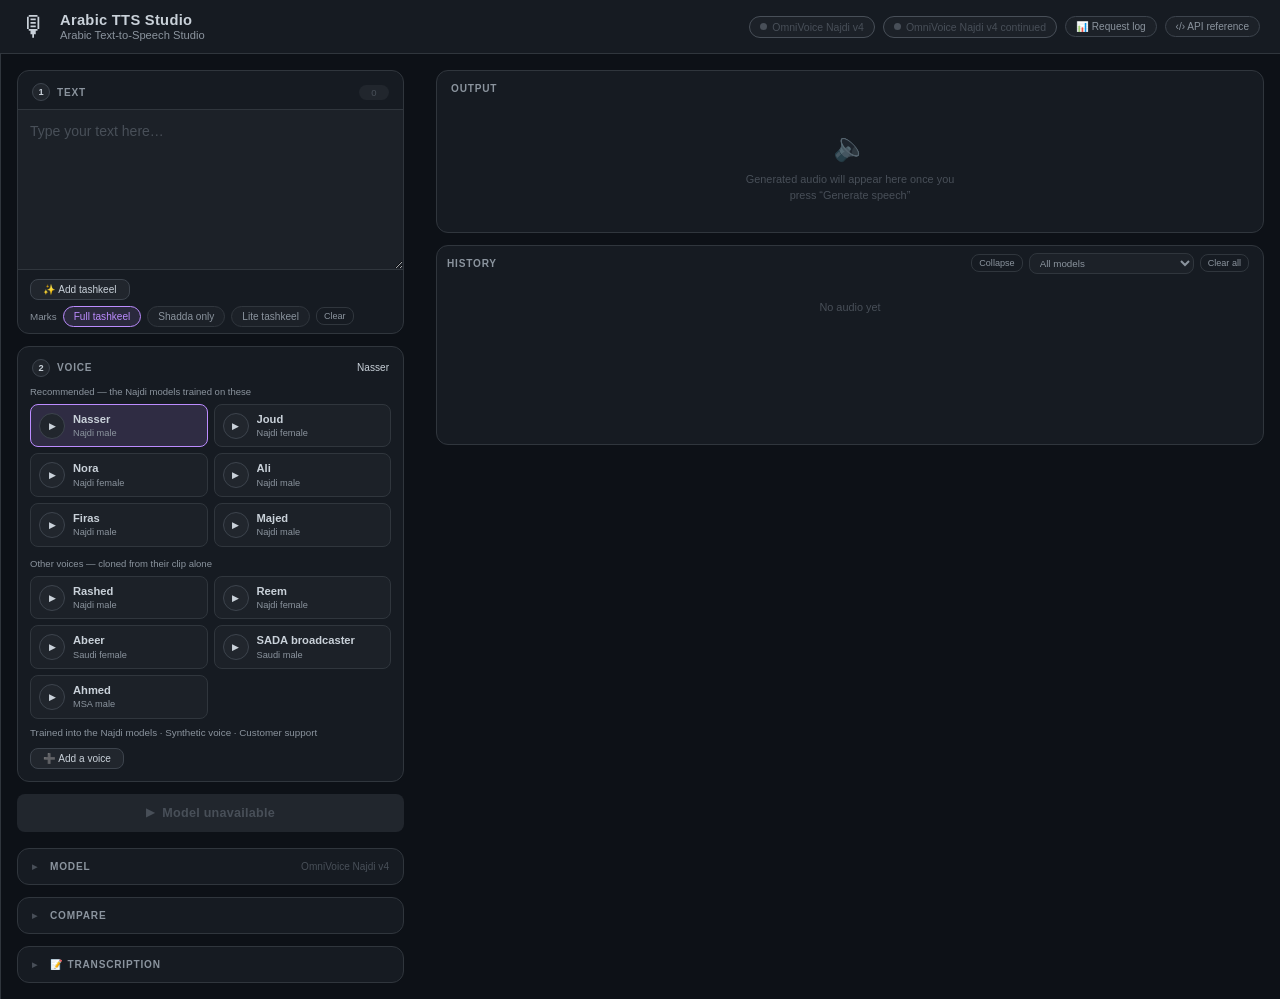
==== commit dfb4ea76: "Offer two Najdi models in the studio (v4 and v4 continued) and use each voice's longest good clip Th" ====
--- a/static/index.html
+++ b/static/index.html
@@ -4,7 +4,7 @@
   <meta charset="UTF-8">
   <meta name="viewport" content="width=device-width, initial-scale=1.0">
   <title>Arabic TTS Studio</title>
-  <link rel="stylesheet" href="style.css?v=23">
+  <link rel="stylesheet" href="style.css?v=24">
 </head>
 <body>
 
@@ -138,7 +138,7 @@
 
       <!-- Everything below is optional and starts folded; each panel remembers if it was left open. -->
 
-      <!-- Model: the Najdi fine-tune (default) or the stock model -->
+      <!-- Model: the Najdi fine-tune v4 (default) or v4 continued -->
       <details class="panel-section tool" id="tool-model">
         <summary class="section-label">
           <span data-i18n="section.model">Model</span>
@@ -268,8 +268,8 @@
             <button class="btn-ghost btn-xs" id="btn-toggle-history" aria-expanded="true" aria-controls="history-list" data-i18n="hist.collapse">Collapse</button>
             <select class="filter-select" id="history-filter">
               <option value="all" data-i18n="hist.all">All models</option>
-              <option value="omnivoice_najdi" data-i18n="model.najdi.name">OmniVoice Najdi</option>
-              <option value="omnivoice_base" data-i18n="model.base.name">OmniVoice base</option>
+              <option value="omnivoice_najdi" data-i18n="model.najdi.name">OmniVoice Najdi v4</option>
+              <option value="omnivoice_najdi_v4c" data-i18n="model.najdi_v4c.name">OmniVoice Najdi v4 continued</option>
             </select>
             <button class="btn-ghost btn-xs" id="btn-clear-history" data-i18n="hist.clear">Clear all</button>
           </div>
@@ -288,8 +288,8 @@
   <!-- Toast notification -->
   <div class="toast hidden" id="toast"></div>
 
-  <script src="i18n.js?v=11"></script>
+  <script src="i18n.js?v=12"></script>
   <script src="recorder.js?v=2"></script>
-  <script src="app.js?v=38"></script>
+  <script src="app.js?v=39"></script>
 </body>
 </html>
--- a/static/style.css
+++ b/static/style.css
@@ -233,6 +233,7 @@
 .model-card.active.voxcpm2  { border-color: var(--vox);   background: var(--vox-dim);  }
 .model-card.active.omnivoice_base{ border-color: var(--vox);  background: var(--vox-dim);  }
 .model-card.active.omnivoice_najdi{ border-color: var(--najdi); background: var(--najdi-dim); }
+.model-card.active.omnivoice_najdi_v4c{ border-color: var(--omni); background: var(--omni-dim); }
 .model-card.offline { opacity: .45; }
 
 .mc-header { display: flex; align-items: center; gap: 8px; }
@@ -256,6 +257,7 @@
 .model-card.voxcpm2  .mc-load-btn:hover:not(:disabled) { border-color: var(--vox);  color: var(--vox);  }
 .model-card.omnivoice_base .mc-load-btn:hover:not(:disabled) { border-color: var(--vox);  color: var(--vox);  }
 .model-card.omnivoice_najdi .mc-load-btn:hover:not(:disabled) { border-color: var(--najdi); color: var(--najdi); }
+.model-card.omnivoice_najdi_v4c .mc-load-btn:hover:not(:disabled) { border-color: var(--omni); color: var(--omni); }
 .mc-load-btn:disabled { opacity: .65; cursor: default; animation: blink .8s infinite; }
 
 /* ── Voice cards ──────────────────────────────────────────── */
@@ -543,6 +545,7 @@
 .model-insights.voxcpm2 { border-color: rgba(63,185,80,.35); }
 .model-insights.omnivoice_base { border-color: rgba(63,185,80,.35); }
 .model-insights.omnivoice_najdi { border-color: rgba(188,140,255,.35); }
+.model-insights.omnivoice_najdi_v4c { border-color: rgba(88,166,255,.35); }
 .insight-head {
   display: flex;
   align-items: flex-start;
@@ -739,6 +742,7 @@
 .btn-synth.voxcpm2  { background: var(--vox);  }
 .btn-synth.omnivoice_base{ background: var(--vox);  }
 .btn-synth.omnivoice_najdi{ background: var(--najdi); }
+.btn-synth.omnivoice_najdi_v4c{ background: var(--omni); }
 /* After the model colours, which it must override: a disabled button has to look disabled. */
 .btn-synth:disabled { background: var(--bg4); color: var(--txt3); cursor: not-allowed; transform: none; }
 
@@ -861,6 +865,7 @@
 .btn-play.voxcpm2        { background: var(--vox); }
 .btn-play.omnivoice_base { background: var(--vox); }
 .btn-play.omnivoice_najdi { background: var(--najdi); }
+.btn-play.omnivoice_najdi_v4c { background: var(--omni); }
 .btn-play:hover { filter: brightness(1.15); transform: scale(1.05); }
 
 .time-display { font-size: .75rem; color: var(--txt2); font-variant-numeric: tabular-nums; white-space: nowrap; }
@@ -879,6 +884,7 @@
 .model-badge.voxcpm2  { background: var(--vox-dim);   color: var(--vox);  }
 .model-badge.omnivoice_base{ background: var(--vox-dim);  color: var(--vox);  }
 .model-badge.omnivoice_najdi{ background: var(--najdi-dim); color: var(--najdi); }
+.model-badge.omnivoice_najdi_v4c{ background: var(--omni-dim); color: var(--omni); }
 .rtf-badge {
   padding: 2px 7px;
   border-radius: 10px;
@@ -1020,6 +1026,7 @@
 .mini-player.voxcpm2  .mini-player-title { color: var(--vox); }
 .mini-player.omnivoice_base .mini-player-title { color: var(--vox); }
 .mini-player.omnivoice_najdi .mini-player-title { color: var(--najdi); }
+.mini-player.omnivoice_najdi_v4c .mini-player-title { color: var(--omni); }
 .mini-player audio { width: 100%; min-width: 0; height: 32px; accent-color: var(--omni); }
 .mini-player .metric-grid { grid-template-columns: repeat(2, minmax(0, 1fr)); }
 /* Keep the option chips uniform across models so cards line up */
@@ -1134,6 +1141,7 @@
 .history-item.playing.voxcpm2  { border-color: var(--vox);  background: var(--vox-dim); }
 .history-item.playing.omnivoice_base { border-color: var(--vox); background: var(--vox-dim); }
 .history-item.playing.omnivoice_najdi { border-color: var(--najdi); background: var(--najdi-dim); }
+.history-item.playing.omnivoice_najdi_v4c { border-color: var(--omni); background: var(--omni-dim); }
 
 .hi-badge { flex-shrink: 0; }
 .hi-info  { flex: 1; min-width: 0; }
